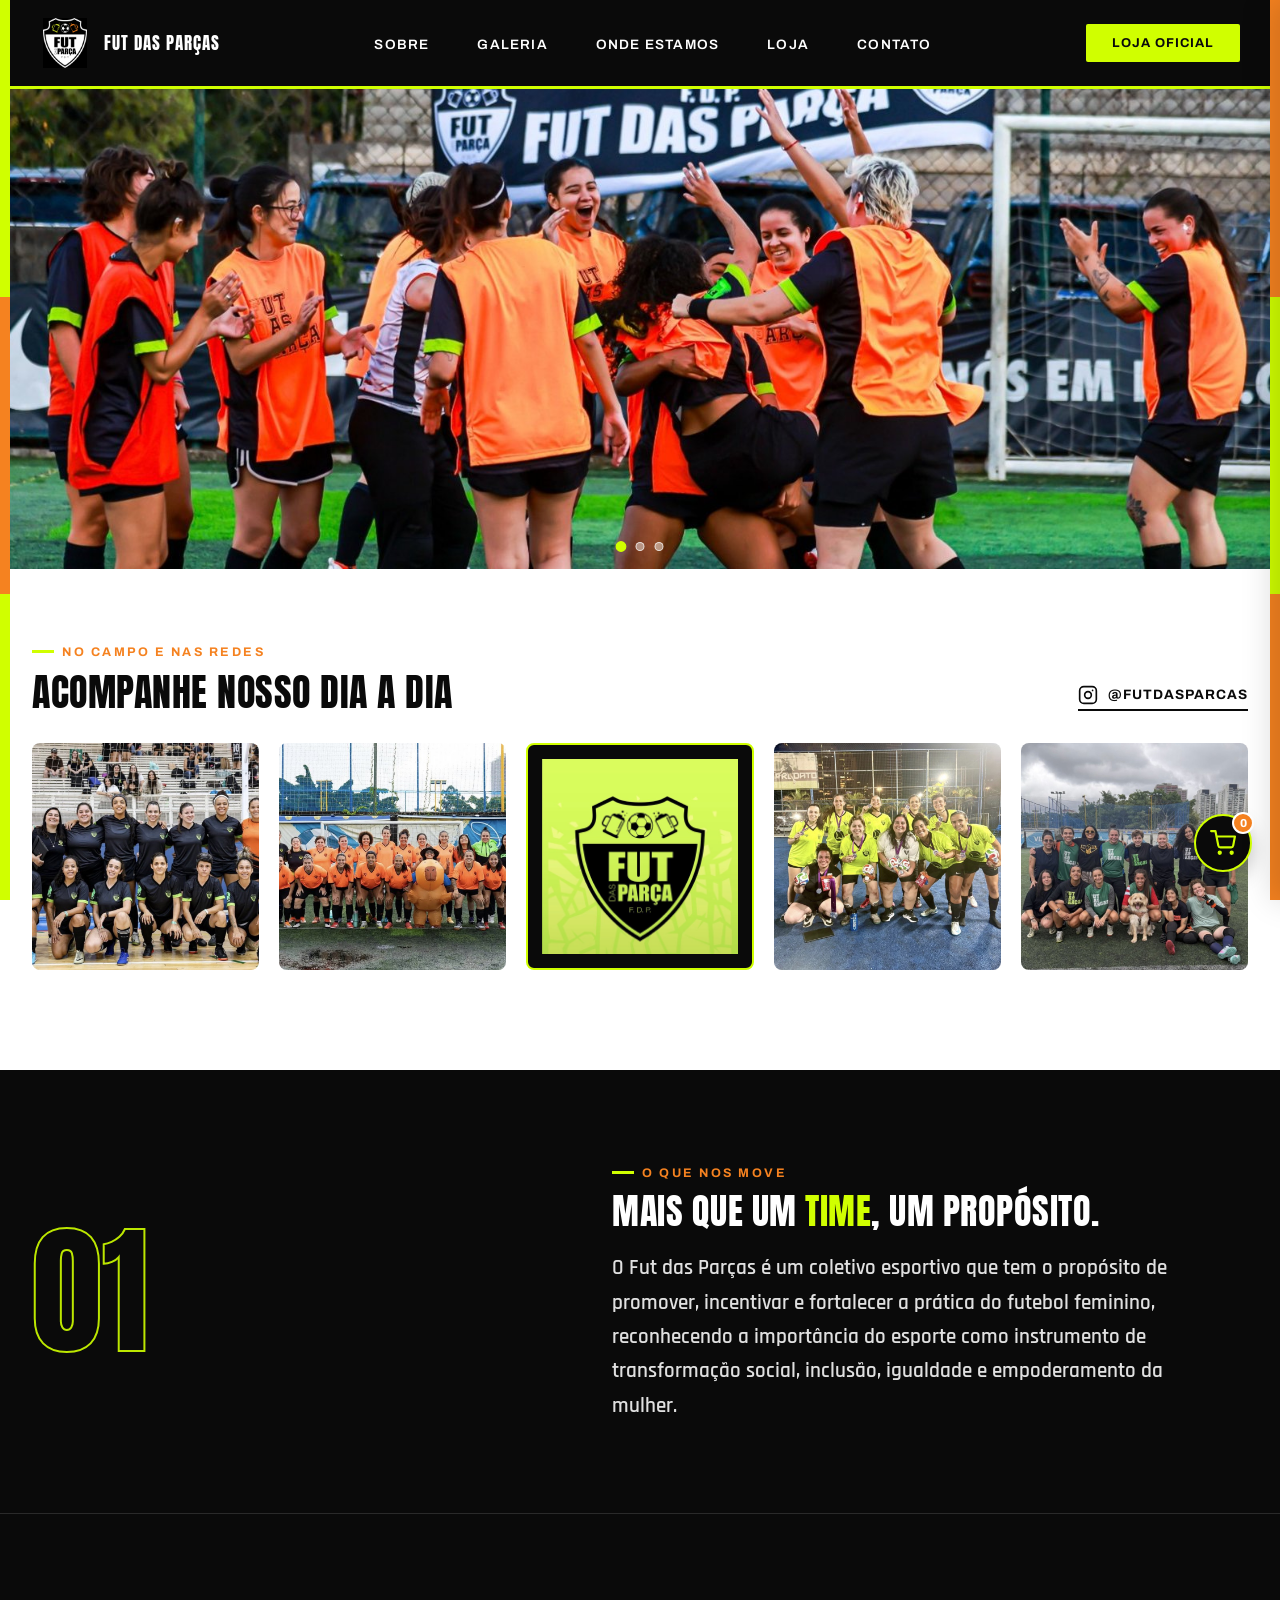
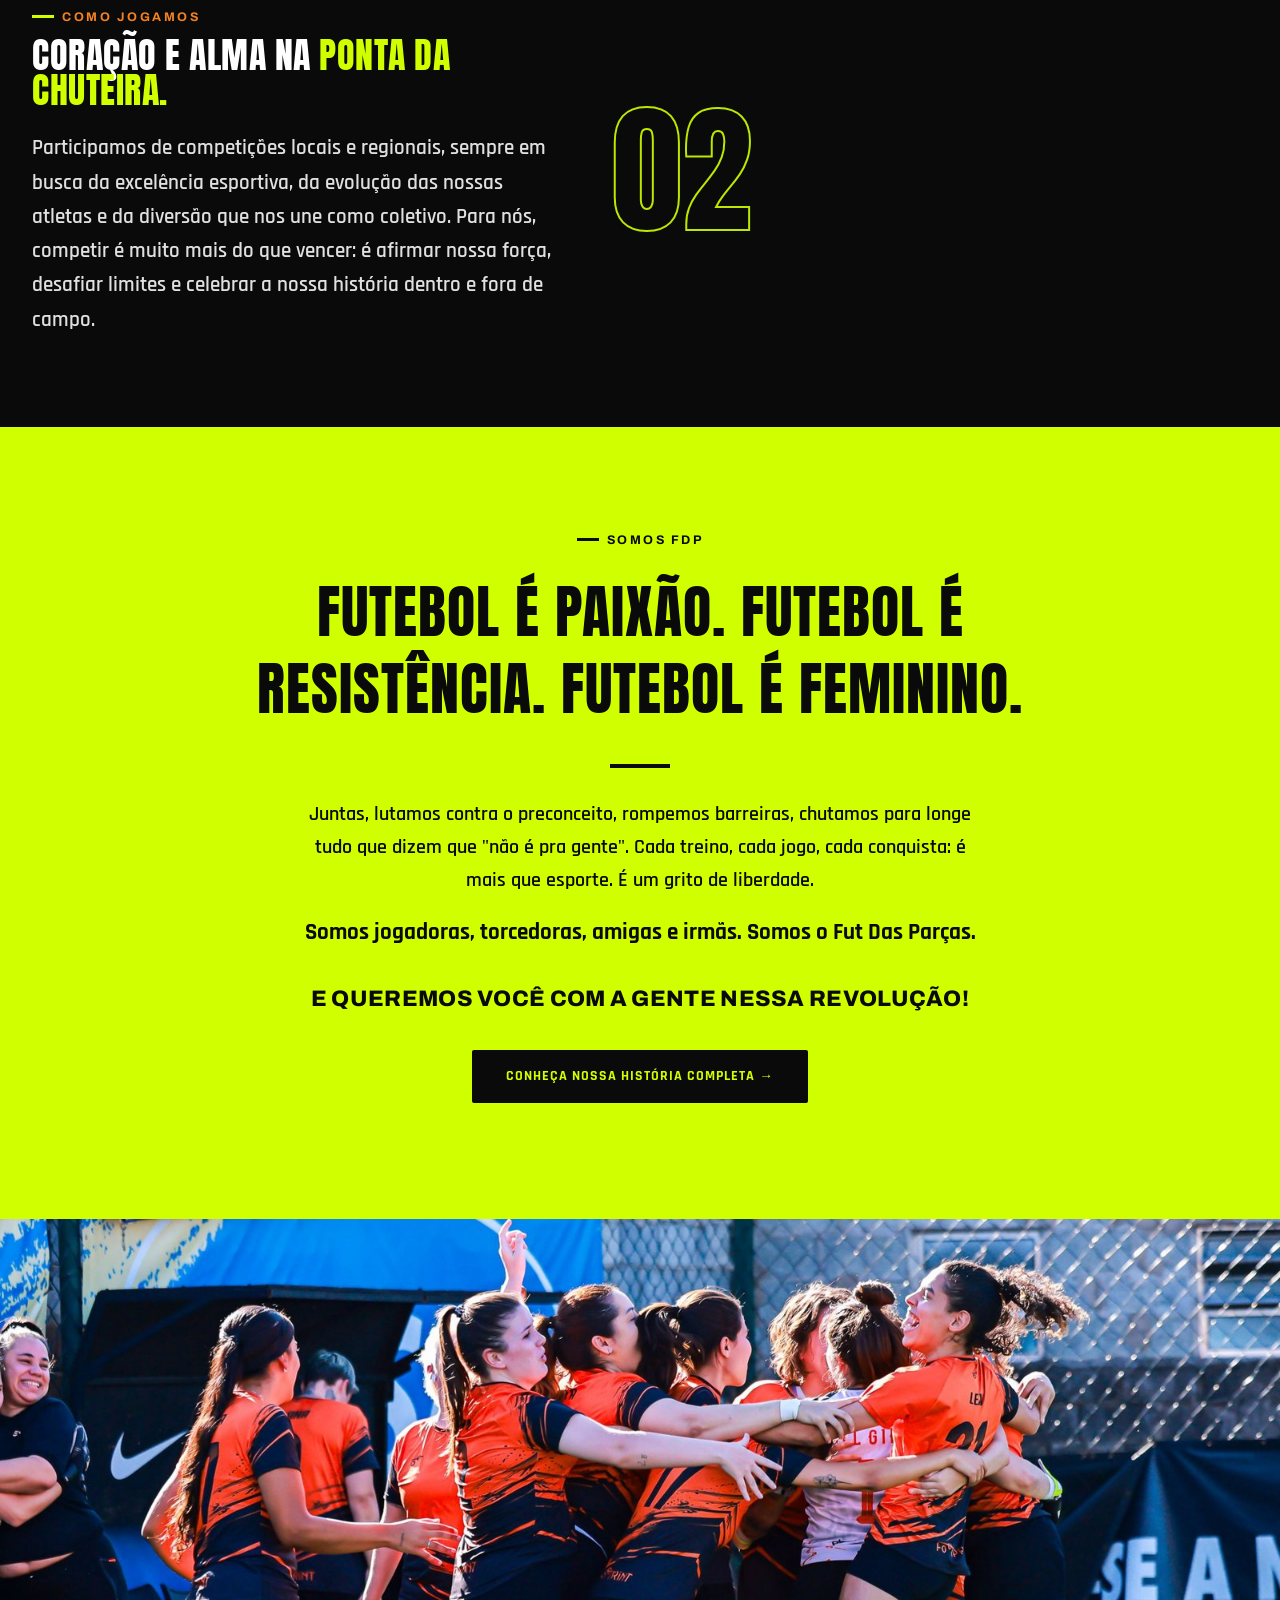
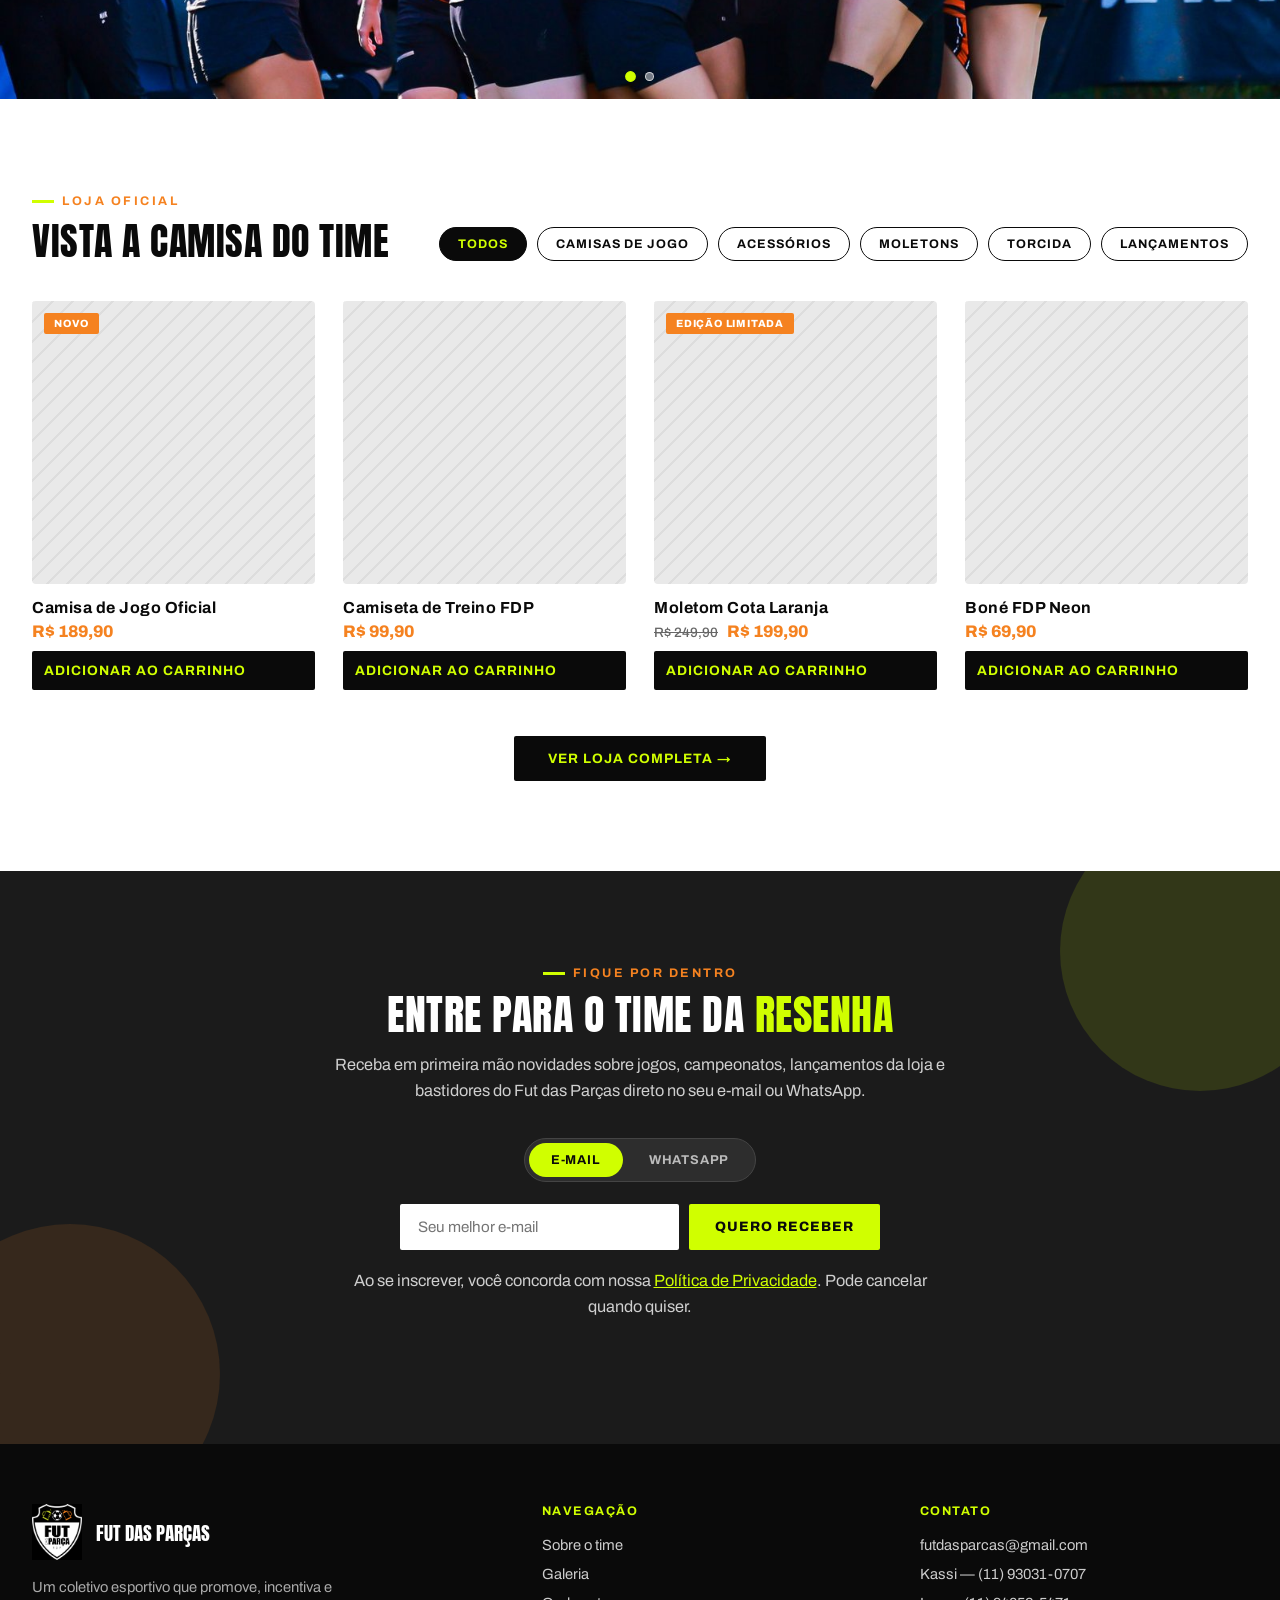
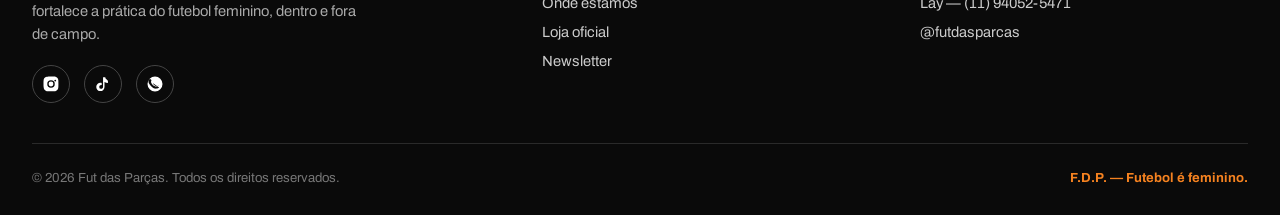
==== index.html @ c8bb47e6 "primeiro commit - site inicial" ====
<!DOCTYPE html>
<html lang="pt-BR">
<head>
<meta charset="UTF-8">
<meta name="viewport" content="width=device-width, initial-scale=1.0">
<title>Fut das Parças | F.D.P.</title>
<link rel="icon" type="image/x-icon" href="assets/favicon.ico">
<link rel="icon" type="image/png" sizes="16x16" href="assets/favicon-16.png">
<link rel="icon" type="image/png" sizes="32x32" href="assets/favicon-32.png">
<link rel="icon" type="image/png" sizes="192x192" href="assets/favicon-192.png">
<link rel="apple-touch-icon" sizes="180x180" href="assets/apple-touch-icon.png">
<link rel="canonical" href="https://www.futdasparcas.com.br/">
<meta name="description" content="Fut das Parças (FDP) — clube feminino de futebol em São Paulo. Mais que um time, uma instituição.">
<meta property="og:title" content="Fut das Parças | F.D.P.">
<meta property="og:description" content="Clube feminino de futebol em São Paulo. Mais que um time, uma instituição.">
<meta property="og:url" content="https://www.futdasparcas.com.br/">
<meta property="og:type" content="website">
<link rel="preconnect" href="https://fonts.googleapis.com">
<link rel="preconnect" href="https://fonts.gstatic.com" crossorigin>
<link href="https://fonts.googleapis.com/css2?family=Anton&family=Archivo:ital,wght@0,400;0,500;0,600;0,700;0,800;1,400&family=Rajdhani:wght@400;500;600;700&display=swap" rel="stylesheet">
<style>
  :root{
    --branco:#ffffff;
    --preto:#0a0a0a;
    --grafite:#1b1b1b;
    --cinza:#666666;
    --cinza-claro:#e9e9e9;
    --neon:#d0ff00;
    --laranja:#f58220;
    --maxw:1280px;
  }

  *{margin:0;padding:0;box-sizing:border-box;}

  html{scroll-behavior:smooth;}

  body{
    font-family:'Archivo',sans-serif;
    color:var(--preto);
    background:var(--branco);
    -webkit-font-smoothing:antialiased;
    overflow-x:hidden;
  }

  h1,h2,h3,h4{
    font-family:'Anton',sans-serif;
    text-transform:uppercase;
    font-weight:400;
    letter-spacing:0.5px;
    line-height:1;
  }

  a{text-decoration:none;color:inherit;}
  ul{list-style:none;}
  img{display:block;max-width:100%;}
  button{font-family:inherit;cursor:pointer;border:none;}

  /* ---------- friso lateral neon ---------- */
  .frisos{
    position:fixed;
    top:0;
    bottom:0;
    width:10px;
    z-index:500;
    pointer-events:none;
  }
  .friso-esq{
    left:0;
    background:linear-gradient(180deg, var(--neon) 0%, var(--neon) 33%, var(--laranja) 33%, var(--laranja) 66%, var(--neon) 66%, var(--neon) 100%);
  }
  .friso-dir{
    right:0;
    background:linear-gradient(180deg, var(--laranja) 0%, var(--laranja) 33%, var(--neon) 33%, var(--neon) 66%, var(--laranja) 66%, var(--laranja) 100%);
  }

  .wrap{
    max-width:var(--maxw);
    margin:0 auto;
    padding:0 32px;
  }

  /* ---------- header ---------- */
  header{
    position:sticky;
    top:0;
    z-index:100;
    background:var(--preto);
    border-bottom:3px solid var(--neon);
  }
  .nav{
    display:flex;
    align-items:center;
    justify-content:space-between;
    gap:40px;
    padding:18px 40px;
    max-width:var(--maxw);
    margin:0 auto;
  }
  .nav-logo{
    display:flex;
    align-items:center;
    gap:14px;
    flex-shrink:0;
  }
  .nav-logo img{
    height:50px;
    width:50px;
    object-fit:contain;
    flex-shrink:0;
  }
  .nav-logo span{
    color:var(--branco);
    font-family:'Anton',sans-serif;
    font-size:1.05rem;
    letter-spacing:1px;
    white-space:nowrap;
  }
  .nav-links{
    display:flex;
    align-items:center;
    gap:44px;
    flex:1;
    justify-content:center;
  }
  .nav-links a{
    color:var(--branco);
    font-size:0.85rem;
    font-weight:600;
    letter-spacing:1.2px;
    text-transform:uppercase;
    position:relative;
    padding:8px 2px;
    transition:color .25s;
  }
  .nav-links a::after{
    content:"";
    position:absolute;
    left:0;bottom:0;
    width:0;height:2px;
    background:var(--neon);
    transition:width .25s;
  }
  .nav-links a:hover{color:var(--neon);}
  .nav-links a:hover::after{width:100%;}
  .nav-links a.ativo-nav{color:var(--neon);}
  .nav-links a.ativo-nav::after{width:100%;}

  .nav-cta{
    background:var(--neon);
    color:var(--preto);
    font-size:0.8rem;
    font-weight:700;
    letter-spacing:1px;
    text-transform:uppercase;
    padding:12px 26px;
    border-radius:2px;
    transition:transform .2s, background .2s;
    white-space:nowrap;
    flex-shrink:0;
  }
  .nav-cta:hover{background:var(--laranja); color:var(--branco); transform:translateY(-2px);}

  .nav-burger{
    display:none;
    flex-direction:column;
    gap:5px;
    background:none;
    padding:6px;
  }
  .nav-burger span{
    width:26px;height:3px;background:var(--branco);
  }

  /* ---------- banner placeholder ---------- */
  .banner-placeholder{
    width:100%;
    aspect-ratio:16/6;
    background:
      repeating-linear-gradient(135deg, var(--cinza-claro) 0 2px, transparent 2px 14px),
      var(--branco);
    border-bottom:1px solid #ddd;
    display:flex;
    align-items:center;
    justify-content:center;
  }
  .banner-placeholder span{
    font-family:'Archivo',sans-serif;
    font-weight:700;
    letter-spacing:2px;
    text-transform:uppercase;
    font-size:0.8rem;
    color:var(--cinza);
    background:var(--branco);
    padding:8px 18px;
    border:1.5px dashed #ccc;
  }

  /* ---------- carrossel do banner principal ---------- */
  .banner-carrossel{
    width:100%;
    aspect-ratio:16/6;
    position:relative;
    overflow:hidden;
    background:var(--preto);
  }
  .banner-carrossel .slide{
    position:absolute;
    inset:0;
    opacity:0;
    transition:opacity 1s ease;
  }
  .banner-carrossel .slide.ativo{
    opacity:1;
  }
  .banner-carrossel .slide img{
    width:100%;
    height:100%;
    object-fit:cover;
    display:block;
  }
  .banner-carrossel .slide-dots{
    position:absolute;
    bottom:18px;
    left:50%;
    transform:translateX(-50%);
    display:flex;
    gap:10px;
    z-index:5;
  }
  .banner-carrossel .slide-dot{
    width:9px;
    height:9px;
    border-radius:50%;
    background:rgba(255,255,255,0.45);
    border:1.5px solid rgba(255,255,255,0.7);
    cursor:pointer;
    padding:0;
    transition:background .2s, transform .2s;
  }
  .banner-carrossel .slide-dot.ativo{
    background:var(--neon);
    border-color:var(--neon);
    transform:scale(1.2);
  }

  /* ---------- seção genérica ---------- */
  section{
    padding:88px 0;
  }
  .eyebrow{
    display:inline-flex;
    align-items:center;
    gap:8px;
    font-size:0.78rem;
    font-weight:700;
    letter-spacing:2.5px;
    text-transform:uppercase;
    color:var(--laranja);
    margin-bottom:14px;
  }
  .eyebrow::before{
    content:"";
    width:22px;height:3px;
    background:var(--neon);
  }

  /* ---------- galeria instagram ---------- */
  .galeria{
    padding:70px 0 100px;
  }
  .galeria-head{
    display:flex;
    align-items:flex-end;
    justify-content:space-between;
    margin-bottom:32px;
    flex-wrap:wrap;
    gap:16px;
  }
  .galeria-head h2{
    font-size:clamp(1.8rem, 3vw, 2.4rem);
  }
  .ig-link{
    display:inline-flex;
    align-items:center;
    gap:10px;
    font-weight:700;
    font-size:0.85rem;
    letter-spacing:1px;
    text-transform:uppercase;
    color:var(--preto);
    border-bottom:2px solid var(--preto);
    padding-bottom:4px;
    transition:color .2s, border-color .2s;
  }
  .ig-link:hover{color:var(--laranja); border-color:var(--laranja);}
  .ig-link svg{width:20px;height:20px;}

  .galeria .wrap{
    max-width:1440px;
  }
  .galeria-grid{
    display:grid;
    grid-template-columns:repeat(5, 1fr);
    gap:20px;
  }
  .galeria-item{
    position:relative;
    overflow:hidden;
    border-radius:8px;
    background:var(--grafite);
    aspect-ratio:1/1;
    transition:transform .3s ease;
  }
  .galeria-item:hover{
    transform:translateY(-4px);
  }
  .galeria-item img{
    width:100%;
    height:100%;
    object-fit:cover;
    display:block;
  }
  .galeria-item-escudo{
    border:2px solid var(--neon);
    background:var(--preto);
  }
  .galeria-item-escudo img{
    object-fit:contain;
    padding:14px;
  }

  /* ---------- institucional ---------- */
  .institucional{
    background:var(--preto);
    color:var(--branco);
    padding:0;
  }
  .inst-block{
    padding:90px 0;
    border-bottom:1px solid #2a2a2a;
  }
  .inst-block:last-child{border-bottom:none;}

  .inst-grid{
    display:grid;
    grid-template-columns:0.9fr 1.1fr;
    gap:60px;
    align-items:center;
  }
  .inst-grid.reverse .inst-num{order:2;}
  .inst-grid.reverse .inst-text{order:1;}

  .inst-num{
    font-family:'Anton',sans-serif;
    font-size:clamp(5rem, 11vw, 9rem);
    line-height:0.8;
    color:transparent;
    -webkit-text-stroke:2px var(--neon);
    opacity:0.9;
  }
  .inst-text h3{
    font-size:clamp(1.7rem, 2.8vw, 2.3rem);
    margin-bottom:22px;
    color:var(--branco);
  }
  .inst-text h3 span{color:var(--neon);}
  .inst-text p{
    font-family:'Rajdhani',sans-serif;
    font-weight:600;
    font-size:1.3rem;
    line-height:1.65;
    color:#e0e0e0;
    max-width:580px;
  }

  /* manifesto */
  .manifesto{
    background:var(--neon);
    color:var(--preto);
    padding:100px 0;
    text-align:center;
  }
  .manifesto .eyebrow{color:var(--preto); justify-content:center; margin-bottom:26px;}
  .manifesto .eyebrow::before{background:var(--preto);}
  .manifesto h2{
    font-size:clamp(2.2rem, 5vw, 3.6rem);
    line-height:1.35;
    letter-spacing:1px;
    margin:0 auto 36px;
    max-width:820px;
  }
  .manifesto p{
    font-family:'Rajdhani',sans-serif;
    max-width:680px;
    margin:0 auto 16px;
    font-size:1.25rem;
    font-weight:600;
    line-height:1.65;
  }
  .manifesto p.lead{
    font-weight:800;
    font-size:1.45rem;
  }
  .manifesto p.cta-line{
    margin-top:30px;
    font-family:'Archivo',sans-serif;
    font-weight:800;
    font-size:1.4rem;
    letter-spacing:0.3px;
    text-transform:uppercase;
    -webkit-font-smoothing:antialiased;
    text-rendering:optimizeLegibility;
  }
  .manifesto-divider{
    width:60px;height:4px;
    background:var(--preto);
    margin:30px auto;
  }

  /* ---------- DNA institucional (missão/visão/valores) ---------- */
  .dna{
    background:var(--preto);
    color:var(--branco);
    padding:90px 0;
    border-top:1px solid #2a2a2a;
  }
  .dna-head{margin-bottom:50px;}
  .dna-head h2{
    font-size:clamp(1.9rem, 3.2vw, 2.6rem);
    color:var(--branco);
  }
  .dna-grid{
    display:grid;
    grid-template-columns:1fr 1fr;
    gap:40px;
    margin-bottom:56px;
  }
  .dna-card{
    border-left:3px solid var(--neon);
    padding-left:26px;
  }
  .dna-card.laranja{border-left-color:var(--laranja);}
  .dna-card h4{
    font-family:'Archivo',sans-serif;
    font-weight:700;
    font-size:0.78rem;
    letter-spacing:2px;
    text-transform:uppercase;
    color:var(--neon);
    margin-bottom:14px;
  }
  .dna-card.laranja h4{color:var(--laranja);}
  .dna-card p{
    font-family:'Rajdhani',sans-serif;
    font-weight:600;
    font-size:1.15rem;
    line-height:1.6;
    color:#dadada;
  }
  .valores-label{
    font-size:0.78rem;
    font-weight:700;
    letter-spacing:2px;
    text-transform:uppercase;
    color:#888;
    margin-bottom:18px;
  }
  .valores-list{
    display:flex;
    flex-wrap:wrap;
    gap:14px;
  }
  .valores-list li{
    border:1.5px solid #333;
    border-radius:30px;
    padding:10px 22px;
    font-size:0.85rem;
    font-weight:700;
    letter-spacing:0.8px;
    text-transform:uppercase;
    transition:border-color .2s, color .2s;
  }
  .valores-list li:nth-child(odd){color:var(--neon); border-color:rgba(208,255,0,0.35);}
  .valores-list li:nth-child(even){color:var(--laranja); border-color:rgba(245,130,32,0.35);}

  /* ---------- garantimos (checklist) ---------- */
  .garantimos{
    background:var(--branco);
    padding:90px 0;
  }
  .garantimos-grid{
    display:grid;
    grid-template-columns:1fr 1fr;
    gap:60px;
    align-items:start;
  }
  .garantimos-text h2{
    font-size:clamp(1.9rem, 3.2vw, 2.6rem);
    margin-bottom:20px;
  }
  .garantimos-text p{
    font-family:'Rajdhani',sans-serif;
    font-weight:600;
    font-size:1.15rem;
    line-height:1.65;
    color:#444;
    margin-bottom:18px;
  }
  .garantimos-text .mensalidade{
    display:inline-flex;
    align-items:center;
    gap:10px;
    background:var(--preto);
    color:var(--neon);
    font-weight:700;
    font-size:0.85rem;
    letter-spacing:0.6px;
    text-transform:uppercase;
    padding:12px 20px;
    border-radius:2px;
    transition:background .2s, color .2s, transform .2s;
  }
  .garantimos-text .mensalidade:hover{
    background:var(--laranja);
    color:var(--branco);
    transform:translateY(-2px);
  }
  .checklist{
    display:flex;
    flex-direction:column;
    gap:18px;
  }
  .checklist li{
    display:flex;
    align-items:flex-start;
    gap:14px;
    font-family:'Rajdhani',sans-serif;
    font-weight:600;
    font-size:1.1rem;
  }
  .checklist .check-ico{
    flex-shrink:0;
    width:28px;height:28px;
    border-radius:50%;
    background:var(--neon);
    display:flex;
    align-items:center;
    justify-content:center;
    font-size:0.85rem;
    font-weight:900;
    color:var(--preto);
  }

  /* ---------- nossa cultura ---------- */
  .cultura{
    background:var(--laranja);
    color:var(--branco);
    padding:90px 0;
    text-align:center;
  }
  .cultura .eyebrow{color:var(--preto); justify-content:center; margin-bottom:28px;}
  .cultura .eyebrow::before{background:var(--preto);}
  .cultura-list{
    display:flex;
    flex-direction:column;
    gap:22px;
    max-width:780px;
    margin:0 auto 36px;
  }
  .cultura-list li{
    font-family:'Anton',sans-serif;
    font-size:clamp(1.3rem, 2.6vw, 1.9rem);
    text-transform:uppercase;
    line-height:1.3;
  }
  .cultura-final{
    font-family:'Rajdhani',sans-serif;
    font-weight:700;
    font-size:1.3rem;
    border-top:2px solid rgba(255,255,255,0.4);
    padding-top:28px;
    max-width:600px;
    margin:0 auto;
  }

  /* ---------- ser FDP ---------- */
  .ser-fdp{
    background:var(--grafite);
    color:var(--branco);
    padding:90px 0;
  }
  .ser-fdp-head{
    text-align:center;
    margin-bottom:50px;
  }
  .ser-fdp-head h2{
    font-size:clamp(1.9rem, 3.2vw, 2.6rem);
    color:var(--branco);
  }
  .ser-fdp-grid{
    display:grid;
    grid-template-columns:repeat(4, 1fr);
    gap:24px;
  }
  .ser-fdp-card{
    background:rgba(255,255,255,0.04);
    border:1px solid #333;
    border-radius:6px;
    padding:30px 24px;
    text-align:center;
    transition:border-color .2s, transform .2s;
  }
  .ser-fdp-card:hover{border-color:var(--neon); transform:translateY(-4px);}
  .ser-fdp-card .num{
    font-family:'Anton',sans-serif;
    font-size:2.2rem;
    color:transparent;
    -webkit-text-stroke:1.5px var(--laranja);
    display:block;
    margin-bottom:16px;
  }
  .ser-fdp-card p{
    font-family:'Rajdhani',sans-serif;
    font-weight:700;
    font-size:1.05rem;
    line-height:1.4;
    text-transform:uppercase;
    letter-spacing:0.3px;
  }

  /* ---------- hero genérico de página interna ---------- */
  .page-hero{
    background:var(--preto);
    color:var(--branco);
    padding:90px 0 70px;
    text-align:center;
    border-bottom:3px solid var(--neon);
  }
  .page-hero .eyebrow{justify-content:center; color:var(--neon);}
  .page-hero .eyebrow::before{background:var(--laranja);}
  .page-hero h1{
    font-size:clamp(2.1rem, 4.2vw, 3.2rem);
    color:var(--branco);
    margin-bottom:18px;
  }
  .page-hero p{
    font-family:'Rajdhani',sans-serif;
    font-weight:600;
    font-size:1.15rem;
    color:#ccc;
    max-width:620px;
    margin:0 auto;
  }

  .secao-modelo{
    background:var(--branco);
    padding:90px 0;
  }
  .secao-agenda{
    background:#f4f4f4;
    padding:90px 0;
  }
  .secao-mapa{
    background:var(--branco);
    padding:90px 0;
  }
  .secao-head{
    text-align:center;
    max-width:680px;
    margin:0 auto 50px;
  }
  .secao-head .eyebrow{justify-content:center;}
  .secao-head h2{
    font-size:clamp(1.8rem, 3vw, 2.4rem);
  }
  .secao-head p{
    font-family:'Rajdhani',sans-serif;
    font-weight:600;
    font-size:1.05rem;
    color:#555;
    margin-top:12px;
  }

  /* modelo de treino: recreativo x competitivo */
  .modelo-grid{
    display:grid;
    grid-template-columns:1fr 1fr;
    gap:30px;
  }
  .modelo-card{
    border:1.5px solid #e2e2e2;
    border-radius:8px;
    padding:36px 34px;
    background:var(--branco);
  }
  .modelo-card .barra{
    width:100%;height:5px;
    border-radius:4px;
    margin-bottom:26px;
  }
  .modelo-card.recreativo .barra{background:var(--neon);}
  .modelo-card.competitivo .barra{background:var(--laranja);}
  .modelo-card h3{
    font-size:1.5rem;
    margin-bottom:14px;
  }
  .modelo-card.competitivo h3{color:var(--laranja);}
  .modelo-card p.desc{
    font-family:'Rajdhani',sans-serif;
    font-weight:600;
    font-size:1.08rem;
    color:#444;
    line-height:1.6;
    margin-bottom:22px;
  }
  .modelo-list{
    display:flex;
    flex-direction:column;
    gap:12px;
  }
  .modelo-list li{
    display:flex;
    align-items:flex-start;
    gap:10px;
    font-family:'Rajdhani',sans-serif;
    font-weight:600;
    font-size:1rem;
    color:#222;
  }
  .modelo-list li::before{
    content:"✓";
    flex-shrink:0;
    font-weight:800;
    color:#8fb800;
  }
  .modelo-card.competitivo .modelo-list li::before{color:var(--laranja);}

  /* agenda */
  .agenda-grid{
    display:grid;
    grid-template-columns:1fr 1fr;
    gap:28px;
    max-width:760px;
    margin:0 auto;
  }
  .agenda-card{
    background:var(--preto);
    color:var(--branco);
    border-radius:8px;
    padding:30px;
    text-align:center;
    border-top:4px solid var(--neon);
  }
  .agenda-card:nth-child(2){border-top-color:var(--laranja);}
  .agenda-card .dia{
    font-family:'Anton',sans-serif;
    font-size:1.4rem;
    text-transform:uppercase;
    margin-bottom:10px;
  }
  .agenda-card .hora{
    font-family:'Rajdhani',sans-serif;
    font-weight:700;
    font-size:1.3rem;
    color:var(--neon);
    margin-bottom:8px;
  }
  .agenda-card:nth-child(2) .hora{color:var(--laranja);}
  .agenda-card .local{
    display:flex;
    align-items:center;
    justify-content:center;
    gap:6px;
    font-size:0.92rem;
    color:#ccc;
    margin-bottom:14px;
  }
  .agenda-card .tipo{
    display:inline-block;
    font-size:0.72rem;
    font-weight:700;
    letter-spacing:1px;
    text-transform:uppercase;
    padding:6px 14px;
    border-radius:20px;
    background:rgba(208,255,0,0.12);
    color:var(--neon);
  }
  .agenda-card:nth-child(2) .tipo{
    background:rgba(245,130,32,0.15);
    color:var(--laranja);
  }

  /* mapa */
  .mapa-section{
    text-align:center;
  }
  .mapa-frame{
    border-radius:10px;
    overflow:hidden;
    border:1.5px solid #e2e2e2;
    max-width:900px;
    margin:0 auto;
  }
  .mapa-frame iframe{
    width:100%;
    height:380px;
    border:0;
    display:block;
  }
  .mapa-endereco{
    margin-top:18px;
    font-family:'Rajdhani',sans-serif;
    font-weight:600;
    font-size:1rem;
    color:#555;
  }
  .mapa-endereco a{
    color:var(--laranja);
    font-weight:700;
    text-decoration:underline;
  }

  /* ---------- loja ---------- */
  .loja{
    padding:90px 0;
  }
  .loja-head{
    display:flex;
    justify-content:space-between;
    align-items:flex-end;
    flex-wrap:wrap;
    gap:20px;
    margin-bottom:40px;
  }
  .loja-head h2{
    font-size:clamp(1.8rem, 3vw, 2.4rem);
  }
  .colecoes{
    display:flex;
    gap:10px;
    flex-wrap:wrap;
  }
  .colecao-btn{
    background:var(--branco);
    border:1.5px solid var(--preto);
    color:var(--preto);
    font-size:0.78rem;
    font-weight:700;
    letter-spacing:1px;
    text-transform:uppercase;
    padding:9px 18px;
    border-radius:30px;
    transition:all .2s;
  }
  .colecao-btn.ativo{
    background:var(--preto);
    color:var(--neon);
    border-color:var(--preto);
  }
  .colecao-btn:hover{
    border-color:var(--laranja);
    color:var(--laranja);
  }
  .colecao-btn.ativo:hover{color:var(--neon);}

  .produtos-grid{
    display:grid;
    grid-template-columns:repeat(4, 1fr);
    gap:28px;
  }
  .produto-card{
    display:flex;
    flex-direction:column;
  }
  .produto-img{
    aspect-ratio:1/1;
    background:var(--cinza-claro);
    border-radius:4px;
    position:relative;
    overflow:hidden;
    margin-bottom:16px;
  }
  .produto-img::before{
    content:"";
    position:absolute;
    inset:0;
    background:repeating-linear-gradient(135deg, #ddd 0 2px, transparent 2px 14px);
  }
  .produto-badge{
    position:absolute;
    top:12px;left:12px;
    background:var(--laranja);
    color:var(--branco);
    font-size:0.65rem;
    font-weight:800;
    letter-spacing:0.8px;
    text-transform:uppercase;
    padding:5px 10px;
    border-radius:2px;
    z-index:2;
  }
  .produto-quick{
    position:absolute;
    bottom:0;left:0;right:0;
    background:var(--preto);
    color:var(--branco);
    text-align:center;
    font-size:0.75rem;
    font-weight:700;
    letter-spacing:1px;
    text-transform:uppercase;
    padding:12px;
    transform:translateY(100%);
    transition:transform .25s;
    z-index:2;
  }
  .produto-card:hover .produto-quick{transform:translateY(0);}
  .produto-info h4{
    font-family:'Archivo',sans-serif;
    text-transform:none;
    font-weight:700;
    font-size:1rem;
    margin-bottom:6px;
  }
  .produto-info .preco{
    color:var(--laranja);
    font-weight:800;
    font-size:1.05rem;
  }
  .produto-info .preco .de{
    color:var(--cinza);
    font-weight:500;
    text-decoration:line-through;
    font-size:0.85rem;
    margin-right:6px;
  }

  .loja-ver-mais{
    margin-top:46px;
    text-align:center;
  }
  .btn-ver-mais{
    display:inline-flex;
    align-items:center;
    gap:10px;
    background:var(--preto);
    color:var(--neon);
    font-weight:700;
    font-size:0.85rem;
    letter-spacing:1px;
    text-transform:uppercase;
    padding:15px 34px;
    border-radius:2px;
    transition:background .2s, transform .2s, color .2s;
  }
  .btn-ver-mais:hover{background:var(--laranja); color:var(--branco); transform:translateY(-2px);}

  .loja-empty-note{
    margin-top:46px;
    text-align:center;
    color:var(--cinza);
    font-size:0.9rem;
    border-top:1px dashed #ddd;
    padding-top:24px;
  }

  /* ---------- newsletter ---------- */
  .newsletter{
    background:var(--grafite);
    color:var(--branco);
    padding:90px 0;
    position:relative;
    overflow:hidden;
  }
  .newsletter::before{
    content:"";
    position:absolute;
    top:-60px; right:-60px;
    width:280px;height:280px;
    border-radius:50%;
    background:var(--neon);
    opacity:0.12;
  }
  .newsletter::after{
    content:"";
    position:absolute;
    bottom:-80px; left:-80px;
    width:300px;height:300px;
    border-radius:50%;
    background:var(--laranja);
    opacity:0.12;
  }
  .newsletter-inner{
    position:relative;
    z-index:2;
    text-align:center;
    max-width:680px;
    margin:0 auto;
  }
  .newsletter h2{
    font-size:clamp(1.8rem, 3.4vw, 2.6rem);
    margin-bottom:16px;
  }
  .newsletter h2 span{color:var(--neon);}
  .newsletter p{
    color:#cfcfcf;
    font-size:1.02rem;
    margin-bottom:34px;
    line-height:1.6;
  }
  .newsletter-toggle{
    display:inline-flex;
    background:rgba(255,255,255,0.08);
    border:1px solid #444;
    border-radius:30px;
    padding:4px;
    margin-bottom:22px;
    gap:4px;
  }
  .newsletter-toggle button{
    background:transparent;
    color:#bbb;
    font-size:0.8rem;
    font-weight:700;
    letter-spacing:0.8px;
    text-transform:uppercase;
    padding:10px 22px;
    border-radius:24px;
    transition:all .2s;
  }
  .newsletter-toggle button.ativo{
    background:var(--neon);
    color:var(--preto);
  }
  .newsletter-form{
    display:flex;
    gap:10px;
    max-width:480px;
    margin:0 auto 18px;
  }
  .newsletter-form input{
    flex:1;
    padding:15px 18px;
    border:none;
    border-radius:2px;
    font-family:inherit;
    font-size:0.95rem;
    background:var(--branco);
    color:var(--preto);
  }
  .newsletter-form input:focus{
    outline:3px solid var(--neon);
  }
  .newsletter-form button{
    background:var(--neon);
    color:var(--preto);
    font-weight:800;
    font-size:0.85rem;
    letter-spacing:1px;
    text-transform:uppercase;
    padding:0 26px;
    border-radius:2px;
    transition:background .2s, transform .2s;
    white-space:nowrap;
  }
  .newsletter-form button:hover{background:var(--laranja); color:var(--branco); transform:translateY(-2px);}
  .newsletter-fineprint{
    font-size:0.78rem;
    color:#999;
  }
  .newsletter-fineprint a{
    color:var(--neon);
    text-decoration:underline;
  }

  /* ---------- footer ---------- */
  footer{
    background:var(--preto);
    color:var(--branco);
    padding:60px 0 30px;
  }
  .footer-grid{
    display:grid;
    grid-template-columns:1.4fr 1fr 1fr;
    gap:50px;
    padding-bottom:40px;
    border-bottom:1px solid #2a2a2a;
  }
  .footer-brand{
    display:flex;
    align-items:center;
    gap:14px;
    margin-bottom:16px;
  }
  .footer-brand img{height:56px;}
  .footer-brand span{
    font-family:'Anton',sans-serif;
    font-size:1.2rem;
  }
  .footer-grid p{
    color:#aaa;
    font-size:0.92rem;
    line-height:1.6;
    max-width:340px;
  }
  .footer-col h5{
    font-family:'Archivo',sans-serif;
    font-weight:700;
    font-size:0.78rem;
    letter-spacing:1.5px;
    text-transform:uppercase;
    color:var(--neon);
    margin-bottom:18px;
  }
  .footer-col ul li{margin-bottom:12px;}
  .footer-col ul li a{
    color:#ccc;
    font-size:0.92rem;
    transition:color .2s;
  }
  .footer-col ul li a:hover{color:var(--laranja);}
  .footer-social{
    display:flex;
    gap:14px;
    margin-top:18px;
  }
  .footer-social a{
    width:38px;height:38px;
    border:1.5px solid #444;
    border-radius:50%;
    display:flex;
    align-items:center;
    justify-content:center;
    transition:border-color .2s, background .2s;
  }
  .footer-social a:hover{border-color:var(--neon); background:rgba(208,255,0,0.08);}
  .footer-social svg{width:18px;height:18px;fill:var(--branco);}

  .footer-bottom{
    display:flex;
    justify-content:space-between;
    align-items:center;
    padding-top:26px;
    flex-wrap:wrap;
    gap:10px;
  }
  .footer-bottom p{color:#777; font-size:0.82rem;}
  .footer-bottom .fdp-tag{
    color:var(--laranja);
    font-weight:700;
  }

  /* ---------- responsivo ---------- */
  @media(max-width:980px){
    .inst-grid{grid-template-columns:1fr; gap:30px;}
    .inst-grid.reverse .inst-num,
    .inst-grid.reverse .inst-text{order:initial;}
    .inst-num{font-size:4.5rem;}
    .produtos-grid{grid-template-columns:repeat(2, 1fr);}
    .footer-grid{grid-template-columns:1fr; gap:30px;}
    .dna-grid{grid-template-columns:1fr; gap:30px;}
    .garantimos-grid{grid-template-columns:1fr; gap:36px;}
    .ser-fdp-grid{grid-template-columns:repeat(2, 1fr);}
    .modelo-grid{grid-template-columns:1fr; gap:24px;}
    .galeria-grid{grid-template-columns:repeat(3, 1fr);}
  }

  @media(max-width:760px){
    .frisos{width:5px;}
    .nav{padding:14px 20px; gap:16px;}
    .nav-logo img{height:38px; width:38px;}
    .nav-logo span{font-size:0.85rem;}
    .nav-links{
      position:absolute;
      top:100%;left:0;right:0;
      background:var(--preto);
      flex-direction:column;
      align-items:flex-start;
      gap:0;
      padding:10px 0;
      border-top:1px solid #222;
      display:none;
    }
    .nav-links.open{display:flex;}
    .nav-links a{padding:14px 32px; width:100%;}
    .nav-burger{display:flex;}
    .nav-cta{display:none;}
    .wrap{padding:0 20px;}
    .produtos-grid{grid-template-columns:1fr 1fr; gap:18px;}
    section{padding:60px 0;}
    .inst-block{padding:60px 0;}
    .manifesto{padding:70px 0;}
    .newsletter-form{flex-direction:column;}
    .newsletter-form button{padding:15px;}
    .banner-carrossel{aspect-ratio:16/6;}
    .banner-carrossel .slide img{object-fit:cover;}
  }

  @media(max-width:480px){
    .produtos-grid{grid-template-columns:1fr 1fr;}
    .footer-bottom{flex-direction:column; align-items:flex-start;}
    .ser-fdp-grid{grid-template-columns:1fr;}
    .agenda-grid{grid-template-columns:1fr;}
    .galeria-grid{
      grid-template-columns:none;
      grid-auto-flow:column;
      grid-auto-columns:68%;
      gap:12px;
      overflow-x:auto;
      overflow-y:hidden;
      padding-bottom:14px;
      -webkit-overflow-scrolling:touch;
      scroll-snap-type:x mandatory;
      scrollbar-width:thin;
    }
    .galeria-grid::-webkit-scrollbar{height:5px;}
    .galeria-grid::-webkit-scrollbar-thumb{background:var(--cinza-claro); border-radius:10px;}
    .galeria-item{
      scroll-snap-align:start;
    }

    /* Números grandes ficam mais discretos em telas pequenas */
    .inst-num{font-size:3.2rem; opacity:0.6;}
    .inst-grid{gap:14px;}
    .inst-text h3{font-size:1.5rem; margin-bottom:14px;}
    .inst-text p{font-size:1.1rem;}

    /* Respiro geral menor entre seções no celular */
    section{padding:48px 0;}
    .inst-block{padding:44px 0;}
    .manifesto{padding:54px 0;}
    .dna,.garantimos,.cultura,.ser-fdp,.secao-modelo,.secao-agenda,.secao-mapa,.loja,.newsletter{padding:54px 0;}

    /* Cards e grids internos ganham mais espaço de respiro lateral */
    .dna-card{padding-left:18px;}
    .checklist li{font-size:1rem;}
    .garantimos-text .mensalidade{font-size:0.78rem; padding:11px 16px;}
    .valores-list li{padding:8px 16px; font-size:0.78rem;}

    .cultura-list li{font-size:1.15rem;}
    .cultura-final{font-size:1.1rem;}

    .ser-fdp-card{padding:24px 18px;}

    .modelo-card{padding:26px 22px;}
    .agenda-card{padding:24px;}

    .mapa-frame iframe{height:280px;}

    /* Banner carrossel: mesma proporção das fotos (16:6), sem cortar nem sobrar fundo */
    .banner-carrossel{aspect-ratio:16/6;}
    .banner-carrossel .slide img{object-fit:cover;}

    /* Botões grandes ficam confortáveis para toque */
    .btn-ver-mais,.nav-cta,.fdp-btn-finalizar,.fdp-btn-continuar{
      font-size:0.8rem;
      padding:13px 22px;
    }
    .produto-info .btn-ver-mais{
      font-size:0.7rem;
      padding:10px 8px;
      letter-spacing:0.4px;
    }
    .newsletter-toggle button{
      font-size:0.72rem;
      padding:9px 16px;
    }

    /* Carrossel de banner: bolinhas um pouco maiores para toque fácil */
    .banner-carrossel .slide-dot{width:10px; height:10px;}

    /* Carrinho lateral ocupa a tela toda corretamente em telas pequenas */
    .fdp-cart-drawer{max-width:100%;}
  }

/* === FDP CARRINHO === */
/* =====================================================================
   FDP CARRINHO — Estilos do ícone flutuante e painel lateral
   ===================================================================== */

.fdp-cart-icon {
  position: fixed;
  bottom: 28px;
  right: 28px;
  z-index: 900;
  width: 58px;
  height: 58px;
  border-radius: 50%;
  background: #0a0a0a;
  border: 2px solid #d0ff00;
  display: flex;
  align-items: center;
  justify-content: center;
  cursor: pointer;
  box-shadow: 0 6px 20px rgba(0,0,0,0.25);
  transition: transform .2s, background .2s;
}
.fdp-cart-icon:hover {
  transform: translateY(-3px);
  background: #f58220;
  border-color: #f58220;
}
.fdp-cart-icon svg {
  width: 26px;
  height: 26px;
  stroke: #d0ff00;
}
.fdp-cart-icon:hover svg {
  stroke: #ffffff;
}
.fdp-cart-badge {
  position: absolute;
  top: -4px;
  right: -4px;
  background: #f58220;
  color: #ffffff;
  font-size: 0.72rem;
  font-weight: 800;
  width: 22px;
  height: 22px;
  border-radius: 50%;
  display: flex;
  align-items: center;
  justify-content: center;
  border: 2px solid #ffffff;
}

.fdp-cart-overlay {
  position: fixed;
  inset: 0;
  background: rgba(0,0,0,0.5);
  z-index: 998;
  opacity: 0;
  pointer-events: none;
  transition: opacity .25s;
}
.fdp-cart-overlay.ativo {
  opacity: 1;
  pointer-events: auto;
}

.fdp-cart-drawer {
  position: fixed;
  top: 0;
  right: 0;
  bottom: 0;
  width: 100%;
  max-width: 420px;
  background: #ffffff;
  z-index: 999;
  display: flex;
  flex-direction: column;
  transform: translateX(100%);
  transition: transform .3s ease;
  box-shadow: -8px 0 30px rgba(0,0,0,0.15);
}
.fdp-cart-drawer.aberto {
  transform: translateX(0);
}

.fdp-cart-header {
  display: flex;
  align-items: center;
  justify-content: space-between;
  padding: 22px 24px;
  border-bottom: 1px solid #eee;
  background: #0a0a0a;
  color: #ffffff;
}
.fdp-cart-header h3 {
  font-family: 'Anton', sans-serif;
  text-transform: uppercase;
  font-size: 1.1rem;
  margin: 0;
  letter-spacing: 0.5px;
}
.fdp-cart-header h3 span {
  color: #d0ff00;
}
.fdp-cart-close {
  background: none;
  border: none;
  color: #ffffff;
  font-size: 1.6rem;
  line-height: 1;
  cursor: pointer;
  padding: 0;
}
.fdp-cart-close:hover {
  color: #f58220;
}

.fdp-cart-items {
  flex: 1;
  overflow-y: auto;
  padding: 20px 24px;
}

.fdp-cart-empty {
  text-align: center;
  color: #888;
  font-family: 'Rajdhani', sans-serif;
  font-weight: 600;
  font-size: 1.05rem;
  margin-top: 60px;
  line-height: 1.6;
}

.fdp-cart-item {
  display: flex;
  gap: 14px;
  padding: 18px 0;
  border-bottom: 1px solid #eee;
}
.fdp-cart-item-img {
  width: 72px;
  height: 72px;
  border-radius: 6px;
  overflow: hidden;
  background: #f4f4f4;
  flex-shrink: 0;
}
.fdp-cart-item-img img {
  width: 100%;
  height: 100%;
  object-fit: cover;
}
.fdp-cart-item-info {
  flex: 1;
}
.fdp-cart-item-title {
  font-weight: 700;
  font-size: 0.95rem;
  margin: 0 0 2px;
  color: #0a0a0a;
}
.fdp-cart-item-variant {
  font-size: 0.8rem;
  color: #888;
  margin: 0 0 4px;
}
.fdp-cart-item-price {
  font-weight: 800;
  color: #f58220;
  font-size: 0.9rem;
  margin: 0 0 8px;
}
.fdp-cart-item-qty {
  display: flex;
  align-items: center;
  gap: 10px;
}
.fdp-qty-btn {
  width: 26px;
  height: 26px;
  border-radius: 50%;
  border: 1.5px solid #ccc;
  background: #ffffff;
  font-weight: 700;
  cursor: pointer;
  display: flex;
  align-items: center;
  justify-content: center;
  transition: border-color .2s;
}
.fdp-qty-btn:hover {
  border-color: #0a0a0a;
}
.fdp-cart-item-qty span {
  font-weight: 700;
  min-width: 18px;
  text-align: center;
}
.fdp-remove-btn {
  background: none;
  border: none;
  color: #999;
  font-size: 0.75rem;
  text-decoration: underline;
  cursor: pointer;
  margin-left: auto;
}
.fdp-remove-btn:hover {
  color: #f58220;
}

.fdp-cart-footer {
  padding: 22px 24px;
  border-top: 1px solid #eee;
  background: #fafafa;
}
.fdp-cart-total-row {
  display: flex;
  justify-content: space-between;
  align-items: center;
  margin-bottom: 16px;
}
.fdp-cart-total-row span:first-child {
  font-weight: 700;
  font-size: 0.95rem;
  text-transform: uppercase;
  letter-spacing: 0.5px;
}
.fdp-cart-total-row span:last-child {
  font-weight: 800;
  font-size: 1.3rem;
  color: #0a0a0a;
}
.fdp-cart-footer-buttons {
  display: flex;
  flex-direction: column;
  gap: 10px;
}
.fdp-btn-continuar {
  display: block;
  text-align: center;
  background: #ffffff;
  border: 1.5px solid #0a0a0a;
  color: #0a0a0a;
  font-weight: 700;
  font-size: 0.85rem;
  letter-spacing: 0.8px;
  text-transform: uppercase;
  padding: 14px;
  border-radius: 2px;
  cursor: pointer;
  transition: background .2s, color .2s;
}
.fdp-btn-continuar:hover {
  background: #0a0a0a;
  color: #ffffff;
}
.fdp-btn-finalizar {
  display: block;
  text-align: center;
  background: #d0ff00;
  color: #0a0a0a;
  font-weight: 800;
  font-size: 0.85rem;
  letter-spacing: 0.8px;
  text-transform: uppercase;
  padding: 15px;
  border-radius: 2px;
  text-decoration: none;
  transition: background .2s, color .2s, transform .2s;
}
.fdp-btn-finalizar:hover {
  background: #f58220;
  color: #ffffff;
  transform: translateY(-2px);
}

@media (max-width: 480px) {
  .fdp-cart-drawer {
    max-width: 100%;
  }
  .fdp-cart-icon {
    bottom: 20px;
    right: 20px;
    width: 52px;
    height: 52px;
  }
}

</style>
</head>
<body>

<div class="frisos friso-esq"></div>
<div class="frisos friso-dir"></div>

<!-- ================= HEADER ================= -->
<header>
  <nav class="nav">
    <a href="index.html" class="nav-logo">
      <img src="[data-uri]" alt="Escudo Fut das Parças">
      <span>FUT DAS PARÇAS</span>
    </a>
    <ul class="nav-links" id="navLinks">
      <li><a href="sobre.html">Sobre</a></li>
      <li><a href="#galeria">Galeria</a></li>
      <li><a href="onde-estamos.html">Onde Estamos</a></li>
      <li><a href="loja.html">Loja</a></li>
      <li><a href="#contato-footer">Contato</a></li>
    </ul>
    <a href="loja.html" class="nav-cta">Loja Oficial</a>
    <button class="nav-burger" id="navBurger" aria-label="Abrir menu">
      <span></span><span></span><span></span>
    </button>
  </nav>
</header>

<!-- ================= BANNER (carrossel de fotos) ================= -->
<div class="banner-carrossel" id="bannerCarrossel">
  <div class="slide ativo">
    <img src="assets/banner-3.jpg" alt="Time Fut das Parças comemorando gol">
  </div>
  <div class="slide">
    <img src="assets/banner-2.jpg" alt="Time Fut das Parças em frente ao banner do clube">
  </div>
  <div class="slide">
    <img src="assets/banner-1.jpg" alt="Time Fut das Parças celebrando">
  </div>
  <div class="slide-dots">
    <button class="slide-dot ativo" data-slide="0" aria-label="Foto 1"></button>
    <button class="slide-dot" data-slide="1" aria-label="Foto 2"></button>
    <button class="slide-dot" data-slide="2" aria-label="Foto 3"></button>
  </div>
</div>

<!-- ================= GALERIA / INSTAGRAM ================= -->
<section class="galeria" id="galeria">
  <div class="wrap">
    <div class="galeria-head">
      <div>
        <span class="eyebrow">No campo e nas redes</span>
        <h2>Acompanhe nosso dia a dia</h2>
      </div>
      <a href="https://instagram.com/futdasparcas" target="_blank" rel="noopener" class="ig-link">
        <svg viewBox="0 0 24 24" fill="none" stroke="currentColor" stroke-width="2"><rect x="2" y="2" width="20" height="20" rx="5"/><circle cx="12" cy="12" r="4"/><circle cx="17.5" cy="6.5" r="1" fill="currentColor" stroke="none"/></svg>
        @futdasparcas
      </a>
    </div>
    <div class="galeria-grid">
      <div class="galeria-item">
        <a href="https://www.instagram.com/p/DXxSaoJkQhE/?img_index=1" target="_blank" rel="noopener" style="display:block; width:100%; height:100%;">
          <img src="assets/time-foto-1.jpg" alt="Time Fut das Parças - quadra">
        </a>
      </div>
      <div class="galeria-item">
        <a href="https://www.instagram.com/p/DVzIj6UES3r/?img_index=1" target="_blank" rel="noopener" style="display:block; width:100%; height:100%;">
          <img src="assets/time-foto-2.jpg" alt="Time Fut das Parças - campo laranja">
        </a>
      </div>
      <div class="galeria-item galeria-item-escudo">
        <a href="https://www.instagram.com/p/DH3XY7Zu4na/" target="_blank" rel="noopener" style="display:block; width:100%; height:100%;">
          <img src="assets/time-foto-3-escudo.jpg" alt="Escudo Fut das Parças">
        </a>
      </div>
      <div class="galeria-item">
        <a href="https://www.instagram.com/p/DSC7zAVEU4A/?img_index=1" target="_blank" rel="noopener" style="display:block; width:100%; height:100%;">
          <img src="assets/time-foto-4.jpg" alt="Time Fut das Parças - medalhas">
        </a>
      </div>
      <div class="galeria-item">
        <a href="https://www.instagram.com/p/DX9hPQpkXJ7/" target="_blank" rel="noopener" style="display:block; width:100%; height:100%;">
          <img src="assets/time-foto-5.jpg" alt="Time Fut das Parças - com o mascote">
        </a>
      </div>
    </div>
  </div>
</section>

<!-- ================= SOBRE (resumo) ================= -->
<section class="institucional" id="sobre">

  <div class="inst-block">
    <div class="wrap inst-grid">
      <div class="inst-num">01</div>
      <div class="inst-text">
        <span class="eyebrow">O que nos move</span>
        <h3>Mais que um <span>time</span>, um propósito.</h3>
        <p>O Fut das Parças é um coletivo esportivo que tem o propósito de promover, incentivar e fortalecer a prática do futebol feminino, reconhecendo a importância do esporte como instrumento de transformação social, inclusão, igualdade e empoderamento da mulher.</p>
      </div>
    </div>
  </div>

  <div class="inst-block">
    <div class="wrap inst-grid reverse">
      <div class="inst-text">
        <span class="eyebrow">Como jogamos</span>
        <h3>Coração e alma na <span>ponta da chuteira.</span></h3>
        <p>Participamos de competições locais e regionais, sempre em busca da excelência esportiva, da evolução das nossas atletas e da diversão que nos une como coletivo. Para nós, competir é muito mais do que vencer: é afirmar nossa força, desafiar limites e celebrar a nossa história dentro e fora de campo.</p>
      </div>
      <div class="inst-num">02</div>
    </div>
  </div>

</section>

<!-- ================= MANIFESTO ================= -->
<section class="manifesto">
  <div class="wrap">
    <span class="eyebrow">Somos FDP</span>
    <h2>Futebol é paixão. Futebol é resistência. Futebol é feminino.</h2>
    <div class="manifesto-divider"></div>
    <p>Juntas, lutamos contra o preconceito, rompemos barreiras, chutamos para longe tudo que dizem que "não é pra gente". Cada treino, cada jogo, cada conquista: é mais que esporte. É um grito de liberdade.</p>
    <p class="lead">Somos jogadoras, torcedoras, amigas e irmãs. Somos o Fut Das Parças.</p>
    <p class="cta-line">E queremos você com a gente nessa revolução!</p>
    <p style="margin-top:32px;"><a href="sobre.html" class="btn-ver-mais" style="background:var(--preto); color:var(--neon);">Conheça nossa história completa →</a></p>
  </div>
</section>

<!-- ================= BANNER 2 (carrossel de fotos) ================= -->
<div class="banner-carrossel" id="bannerCarrossel2">
  <div class="slide ativo">
    <img src="assets/banner2-1.jpg" alt="Time Fut das Parças comemorando abraçadas">
  </div>
  <div class="slide">
    <img src="assets/banner2-2.jpg" alt="Time Fut das Parças posado em campo">
  </div>
  <div class="slide-dots">
    <button class="slide-dot ativo" data-slide="0" aria-label="Foto 1"></button>
    <button class="slide-dot" data-slide="1" aria-label="Foto 2"></button>
  </div>
</div>

<!-- ================= LOJA ================= -->
<section class="loja" id="loja">
  <div class="wrap">
    <div class="loja-head">
      <div>
        <span class="eyebrow">Loja oficial</span>
        <h2>Vista a camisa do time</h2>
      </div>
      <div class="colecoes">
        <button class="colecao-btn ativo">Todos</button>
        <button class="colecao-btn">Camisas de Jogo</button>
        <button class="colecao-btn">Acessórios</button>
        <button class="colecao-btn">Moletons</button>
        <button class="colecao-btn">Torcida</button>
        <button class="colecao-btn">Lançamentos</button>
      </div>
    </div>

    <div class="produtos-grid">

      <div class="produto-card">
        <div class="produto-img">
          <span class="produto-badge">Novo</span>
          <div class="produto-quick">Ver produto</div>
        </div>
        <div class="produto-info">
          <h4>Camisa de Jogo Oficial</h4>
          <p class="preco">R$ 189,90</p>
        <button class="btn-ver-mais" style="width:100%; margin-top:10px; border:none; cursor:pointer; padding:12px;" data-variant-id="gid://shopify/ProductVariant/PLACEHOLDER_001" onclick="fdpAddToCartAndOpen(this.dataset.variantId, 1, this)">Adicionar ao carrinho</button>
        </div>
      </div>

      <div class="produto-card">
        <div class="produto-img">
          <div class="produto-quick">Ver produto</div>
        </div>
        <div class="produto-info">
          <h4>Camiseta de Treino FDP</h4>
          <p class="preco">R$ 99,90</p>
        <button class="btn-ver-mais" style="width:100%; margin-top:10px; border:none; cursor:pointer; padding:12px;" data-variant-id="gid://shopify/ProductVariant/PLACEHOLDER_002" onclick="fdpAddToCartAndOpen(this.dataset.variantId, 1, this)">Adicionar ao carrinho</button>
        </div>
      </div>

      <div class="produto-card">
        <div class="produto-img">
          <span class="produto-badge">Edição limitada</span>
          <div class="produto-quick">Ver produto</div>
        </div>
        <div class="produto-info">
          <h4>Moletom Cota Laranja</h4>
          <p class="preco"><span class="de">R$ 249,90</span> R$ 199,90</p>
        <button class="btn-ver-mais" style="width:100%; margin-top:10px; border:none; cursor:pointer; padding:12px;" data-variant-id="gid://shopify/ProductVariant/PLACEHOLDER_003" onclick="fdpAddToCartAndOpen(this.dataset.variantId, 1, this)">Adicionar ao carrinho</button>
        </div>
      </div>

      <div class="produto-card">
        <div class="produto-img">
          <div class="produto-quick">Ver produto</div>
        </div>
        <div class="produto-info">
          <h4>Boné FDP Neon</h4>
          <p class="preco">R$ 69,90</p>
        <button class="btn-ver-mais" style="width:100%; margin-top:10px; border:none; cursor:pointer; padding:12px;" data-variant-id="gid://shopify/ProductVariant/PLACEHOLDER_004" onclick="fdpAddToCartAndOpen(this.dataset.variantId, 1, this)">Adicionar ao carrinho</button>
        </div>
      </div>

    </div>

    <p class="loja-ver-mais"><a href="loja.html" class="btn-ver-mais">Ver loja completa →</a></p>
  </div>
</section>

<!-- ================= NEWSLETTER ================= -->
<section class="newsletter" id="newsletter">
  <div class="wrap newsletter-inner">
    <span class="eyebrow">Fique por dentro</span>
    <h2>Entre para o time da <span>resenha</span></h2>
    <p>Receba em primeira mão novidades sobre jogos, campeonatos, lançamentos da loja e bastidores do Fut das Parças direto no seu e-mail ou WhatsApp.</p>

    <div class="newsletter-toggle" id="newsletterToggle">
      <button type="button" class="ativo" data-tipo="email">E-mail</button>
      <button type="button" data-tipo="whatsapp">WhatsApp</button>
    </div>

    <form class="newsletter-form" id="newsletterForm" onsubmit="event.preventDefault(); this.querySelector('button[type=submit]').textContent='Inscrita! ✓';">
      <input type="email" id="newsletterInput" placeholder="Seu melhor e-mail" required>
      <button type="submit">Quero receber</button>
    </form>
    <p class="newsletter-fineprint">Ao se inscrever, você concorda com nossa <a href="#">Política de Privacidade</a>. Pode cancelar quando quiser.</p>
  </div>
</section>

<!-- ================= FOOTER ================= -->
<footer>
  <div class="wrap">
    <div class="footer-grid">
      <div>
        <div class="footer-brand">
          <img src="[data-uri]" alt="Escudo Fut das Parças">
          <span>FUT DAS PARÇAS</span>
        </div>
        <p>Um coletivo esportivo que promove, incentiva e fortalece a prática do futebol feminino, dentro e fora de campo.</p>
        <div class="footer-social">
          <a href="https://instagram.com/futdasparcas" target="_blank" rel="noopener" aria-label="Instagram">
            <svg viewBox="0 0 24 24"><path d="M12 2c2.7 0 3.06.01 4.12.06 1.06.05 1.78.22 2.41.46.66.26 1.18.6 1.7 1.12.52.52.86 1.04 1.12 1.7.24.63.41 1.35.46 2.41.05 1.06.06 1.42.06 4.12s-.01 3.06-.06 4.12c-.05 1.06-.22 1.78-.46 2.41-.26.66-.6 1.18-1.12 1.7-.52.52-1.04.86-1.7 1.12-.63.24-1.35.41-2.41.46-1.06.05-1.42.06-4.12.06s-3.06-.01-4.12-.06c-1.06-.05-1.78-.22-2.41-.46-.66-.26-1.18-.6-1.7-1.12-.52-.52-.86-1.04-1.12-1.7-.24-.63-.41-1.35-.46-2.41C2.01 15.06 2 14.7 2 12s.01-3.06.06-4.12c.05-1.06.22-1.78.46-2.41.26-.66.6-1.18 1.12-1.7.52-.52 1.04-.86 1.7-1.12.63-.24 1.35-.41 2.41-.46C8.94 2.01 9.3 2 12 2zm0 5a5 5 0 100 10 5 5 0 000-10zm0 8.2a3.2 3.2 0 110-6.4 3.2 3.2 0 010 6.4zm5.65-8.97a1.2 1.2 0 100 2.4 1.2 1.2 0 000-2.4z"/></svg>
          </a>
          <a href="https://tiktok.com/@futdasparcas" target="_blank" rel="noopener" aria-label="TikTok">
            <svg viewBox="0 0 24 24"><path d="M16.6 5.82c-.96-.66-1.55-1.74-1.6-2.92h-2.95v13.04c0 1.4-1.13 2.53-2.53 2.53a2.53 2.53 0 01-2.53-2.53c0-1.4 1.13-2.53 2.53-2.53.27 0 .53.04.77.12v-3.01a5.5 5.5 0 00-.77-.05A5.5 5.5 0 003 15.99a5.5 5.5 0 005.5 5.5 5.5 5.5 0 005.5-5.5V9.2a8.1 8.1 0 004.6 1.41V7.65a4.95 4.95 0 01-2-1.83z"/></svg>
          </a>
          <a href="https://wa.me/5511930310707" target="_blank" rel="noopener" aria-label="WhatsApp">
            <svg viewBox="0 0 24 24"><path d="M17.5 14.4c-.3-.1-1.7-.8-1.9-.9-.3-.1-.5-.1-.7.1-.2.2-.7.9-.9 1.1-.2.2-.3.2-.6.1-.3-.1-1.3-.5-2.4-1.5-.9-.8-1.5-1.8-1.7-2.1-.2-.3 0-.5.1-.6.1-.1.7-.8.8-1 .1-.2 0-.4 0-.6 0-.1-.6-1.5-.8-2-.2-.5-.4-.4-.6-.4h-.5c-.2 0-.5.1-.7.3-.2.2-.9.9-.9 2.1 0 1.2.9 2.4 1 2.6.1.1 1.4 2.2 3.5 3.1 2 .9 2 .6 2.4.6.4 0 1.3-.5 1.4-1 .2-.5.2-1 .1-1.1 0-.1-.1-.2-.4-.3zM12 2a10 10 0 100 20 10 10 0 000-20zm5.5 14.6c-.7.7-2.6 1.4-3.3 1.5-.6.1-2.6.4-5-1.1-2.9-1.8-4.8-5-4.9-5.3-.1-.3-1-1.7-1-3.2s.8-2.3 1.1-2.6c.3-.3.7-.4.9-.4h.7c.2 0 .5 0 .7.5.3.7.9 2.2 1 2.4.1.2.1.4 0 .6-.1.2-.2.4-.3.5z"/></svg>
          </a>
        </div>
      </div>

      <div class="footer-col">
        <h5>Navegação</h5>
        <ul>
          <li><a href="sobre.html">Sobre o time</a></li>
          <li><a href="#galeria">Galeria</a></li>
          <li><a href="onde-estamos.html">Onde estamos</a></li>
          <li><a href="loja.html">Loja oficial</a></li>
          <li><a href="#newsletter">Newsletter</a></li>
        </ul>
      </div>

      <div class="footer-col" id="contato-footer">
        <h5>Contato</h5>
        <ul>
          <li><a href="mailto:futdasparcas@gmail.com">futdasparcas@gmail.com</a></li>
          <li><a href="https://wa.me/5511930310707" target="_blank" rel="noopener">Kassi — (11) 93031-0707</a></li>
          <li><a href="https://wa.me/5511940525471" target="_blank" rel="noopener">Lay — (11) 94052-5471</a></li>
          <li><a href="https://instagram.com/futdasparcas" target="_blank" rel="noopener">@futdasparcas</a></li>
        </ul>
      </div>
    </div>

    <div class="footer-bottom">
      <p>© 2026 Fut das Parças. Todos os direitos reservados.</p>
      <p class="fdp-tag">F.D.P. — Futebol é feminino.</p>
    </div>
  </div>
</footer>

<script>
  const burger = document.getElementById('navBurger');
  const links = document.getElementById('navLinks');
  burger.addEventListener('click', () => links.classList.toggle('open'));

  // Carrossel de fotos (reutilizável para qualquer banner com essa estrutura)
  function iniciarCarrossel(id, intervaloMs){
    const carrossel = document.getElementById(id);
    if (!carrossel) return;
    const slides = carrossel.querySelectorAll('.slide');
    const dots = carrossel.querySelectorAll('.slide-dot');
    if (!slides.length) return;
    let atual = 0;
    let intervalo;

    function irPara(index){
      slides[atual].classList.remove('ativo');
      dots[atual].classList.remove('ativo');
      atual = index;
      slides[atual].classList.add('ativo');
      dots[atual].classList.add('ativo');
    }

    function proximo(){
      irPara((atual + 1) % slides.length);
    }

    function iniciarAutoplay(){
      intervalo = setInterval(proximo, intervaloMs);
    }

    dots.forEach((dot, i) => {
      dot.addEventListener('click', () => {
        clearInterval(intervalo);
        irPara(i);
        iniciarAutoplay();
      });
    });

    iniciarAutoplay();
  }

  iniciarCarrossel('bannerCarrossel', 5000);
  iniciarCarrossel('bannerCarrossel2', 5000);

  document.querySelectorAll('.colecao-btn').forEach(btn => {
    btn.addEventListener('click', () => {
      document.querySelectorAll('.colecao-btn').forEach(b => b.classList.remove('ativo'));
      btn.classList.add('ativo');
    });
  });

  const toggleBtns = document.querySelectorAll('#newsletterToggle button');
  const newsletterInput = document.getElementById('newsletterInput');
  toggleBtns.forEach(btn => {
    btn.addEventListener('click', () => {
      toggleBtns.forEach(b => b.classList.remove('ativo'));
      btn.classList.add('ativo');
      if(btn.dataset.tipo === 'whatsapp'){
        newsletterInput.type = 'tel';
        newsletterInput.placeholder = 'Seu WhatsApp com DDD';
      } else {
        newsletterInput.type = 'email';
        newsletterInput.placeholder = 'Seu melhor e-mail';
      }
      newsletterInput.value = '';
    });
  });
</script>



<!--
=====================================================================
FDP CARRINHO — Snippet HTML do ícone flutuante + painel lateral
=====================================================================
Cole este bloco UMA VEZ em cada página do site, logo antes do </body>.
Ele precisa estar presente em TODAS as páginas (Home, Sobre, Onde
Estamos, Loja, página de produto) para o carrinho funcionar em
qualquer lugar que a pessoa esteja navegando.
===================================================================== -->

<!-- Ícone flutuante do carrinho -->
<div class="fdp-cart-icon" id="fdpCartIcon">
  <svg viewBox="0 0 24 24" fill="none" stroke-width="2" stroke-linecap="round" stroke-linejoin="round">
    <circle cx="9" cy="21" r="1"></circle>
    <circle cx="20" cy="21" r="1"></circle>
    <path d="M1 1h4l2.68 13.39a2 2 0 0 0 2 1.61h9.72a2 2 0 0 0 2-1.61L23 6H6"></path>
  </svg>
  <span class="fdp-cart-badge" id="fdpCartCount">0</span>
</div>

<!-- Fundo escurecido (overlay) -->
<div class="fdp-cart-overlay" id="fdpCartOverlay"></div>

<!-- Painel lateral do carrinho -->
<div class="fdp-cart-drawer" id="fdpCartDrawer">
  <div class="fdp-cart-header">
    <h3>Seu <span>carrinho</span></h3>
    <button class="fdp-cart-close" id="fdpCartCloseBtn" aria-label="Fechar carrinho">&times;</button>
  </div>

  <div class="fdp-cart-items" id="fdpCartItems">
    <p class="fdp-cart-empty">Seu carrinho está vazio.<br>Que tal dar uma olhada nos produtos do time?</p>
  </div>

  <div class="fdp-cart-footer">
    <div class="fdp-cart-total-row">
      <span>Total</span>
      <span id="fdpCartTotal"></span>
    </div>
    <div class="fdp-cart-footer-buttons">
      <button class="fdp-btn-continuar" id="fdpCartContinueBtn">Continuar comprando</button>
      <a href="#" class="fdp-btn-finalizar" id="fdpCartCheckoutBtn" style="display:none;">Finalizar compra →</a>
    </div>
  </div>
</div>

<!-- Scripts do carrinho (mantenha esta ordem: CSS já deve estar no <head>, JS vai aqui no final) -->

<script>
/* =====================================================================
   FDP CARRINHO — Integração com Shopify Storefront API
   =====================================================================
   O que este arquivo faz:
   - Cria e mantém um carrinho de compras real na Shopify (via Storefront API)
   - Guarda o ID do carrinho no navegador do cliente (localStorage), então o
     carrinho persiste entre páginas e mesmo se a pessoa fechar e voltar
   - Mostra um painel lateral (drawer) com os itens, permitindo continuar
     navegando ou ir direto pro checkout seguro da Shopify

   CONFIGURAÇÃO OBRIGATÓRIA — troque os valores abaixo pelos da sua loja:
   ===================================================================== */

const FDP_SHOPIFY_CONFIG = {
  // Domínio da sua loja Shopify (ex: "fut-das-parcas.myshopify.com")
  dominio: "SUA-LOJA.myshopify.com",

  // Storefront Access Token (NÃO é a senha do admin — veja o guia para gerar)
  storefrontToken: "SEU_STOREFRONT_ACCESS_TOKEN_AQUI",

  // Versão da API (mantenha atualizado a cada alguns meses)
  apiVersion: "2026-01",
};

/* ===================================================================== */

const FDP_CART_KEY = "fdp_cart_id";

function fdpGraphQL(query, variables = {}) {
  const url = `https://${FDP_SHOPIFY_CONFIG.dominio}/api/${FDP_SHOPIFY_CONFIG.apiVersion}/graphql.json`;
  return fetch(url, {
    method: "POST",
    headers: {
      "Content-Type": "application/json",
      "X-Shopify-Storefront-Access-Token": FDP_SHOPIFY_CONFIG.storefrontToken,
    },
    body: JSON.stringify({ query, variables }),
  }).then((res) => res.json());
}

const FDP_CART_FRAGMENT = `
  fragment FdpCartFragment on Cart {
    id
    checkoutUrl
    totalQuantity
    cost {
      totalAmount { amount currencyCode }
    }
    lines(first: 100) {
      edges {
        node {
          id
          quantity
          merchandise {
            ... on ProductVariant {
              id
              title
              price { amount currencyCode }
              image { url altText }
              product { title handle }
            }
          }
        }
      }
    }
  }
`;

async function fdpCreateCart() {
  const query = `
    mutation FdpCartCreate {
      cartCreate {
        cart { ...FdpCartFragment }
        userErrors { field message }
      }
    }
    ${FDP_CART_FRAGMENT}
  `;
  const data = await fdpGraphQL(query);
  const cart = data?.data?.cartCreate?.cart;
  if (cart) {
    localStorage.setItem(FDP_CART_KEY, cart.id);
  }
  return cart;
}

async function fdpGetCart() {
  const cartId = localStorage.getItem(FDP_CART_KEY);
  if (!cartId) return null;

  const query = `
    query FdpGetCart($id: ID!) {
      cart(id: $id) { ...FdpCartFragment }
    }
    ${FDP_CART_FRAGMENT}
  `;
  const data = await fdpGraphQL(query, { id: cartId });
  const cart = data?.data?.cart;
  if (!cart) {
    // Carrinho expirou ou não existe mais (carrinhos abandonados expiram em 30 dias)
    localStorage.removeItem(FDP_CART_KEY);
  }
  return cart;
}

async function fdpEnsureCart() {
  let cart = await fdpGetCart();
  if (!cart) {
    cart = await fdpCreateCart();
  }
  return cart;
}

async function fdpAddToCart(variantId, quantity = 1) {
  const cart = await fdpEnsureCart();

  const query = `
    mutation FdpCartLinesAdd($cartId: ID!, $lines: [CartLineInput!]!) {
      cartLinesAdd(cartId: $cartId, lines: $lines) {
        cart { ...FdpCartFragment }
        userErrors { field message }
      }
    }
    ${FDP_CART_FRAGMENT}
  `;
  const variables = {
    cartId: cart.id,
    lines: [{ merchandiseId: variantId, quantity }],
  };
  const data = await fdpGraphQL(query, variables);
  const result = data?.data?.cartLinesAdd;

  if (result?.userErrors?.length) {
    console.error("FDP Carrinho — erro ao adicionar item:", result.userErrors);
    return null;
  }

  return result?.cart;
}

async function fdpUpdateLineQuantity(lineId, quantity) {
  const cart = await fdpEnsureCart();

  const query = `
    mutation FdpCartLinesUpdate($cartId: ID!, $lines: [CartLineUpdateInput!]!) {
      cartLinesUpdate(cartId: $cartId, lines: $lines) {
        cart { ...FdpCartFragment }
        userErrors { field message }
      }
    }
    ${FDP_CART_FRAGMENT}
  `;
  const variables = {
    cartId: cart.id,
    lines: [{ id: lineId, quantity }],
  };
  const data = await fdpGraphQL(query, variables);
  return data?.data?.cartLinesUpdate?.cart;
}

async function fdpRemoveLine(lineId) {
  const cart = await fdpEnsureCart();

  const query = `
    mutation FdpCartLinesRemove($cartId: ID!, $lineIds: [ID!]!) {
      cartLinesRemove(cartId: $cartId, lineIds: $lineIds) {
        cart { ...FdpCartFragment }
        userErrors { field message }
      }
    }
    ${FDP_CART_FRAGMENT}
  `;
  const data = await fdpGraphQL(query, { cartId: cart.id, lineIds: [lineId] });
  return data?.data?.cartLinesRemove?.cart;
}

/* =====================================================================
   INTERFACE VISUAL DO CARRINHO (painel lateral)
   ===================================================================== */

function fdpFormatMoney(amount, currencyCode) {
  const value = parseFloat(amount);
  return new Intl.NumberFormat("pt-BR", {
    style: "currency",
    currency: currencyCode || "BRL",
  }).format(value);
}

function fdpRenderCart(cart) {
  const itemsEl = document.getElementById("fdpCartItems");
  const countEl = document.getElementById("fdpCartCount");
  const totalEl = document.getElementById("fdpCartTotal");
  const checkoutBtn = document.getElementById("fdpCartCheckoutBtn");

  if (!itemsEl) return;

  const lines = cart?.lines?.edges || [];

  if (countEl) countEl.textContent = cart?.totalQuantity || 0;

  if (!lines.length) {
    itemsEl.innerHTML = `<p class="fdp-cart-empty">Seu carrinho está vazio.<br>Que tal dar uma olhada nos produtos do time?</p>`;
    if (totalEl) totalEl.textContent = "";
    if (checkoutBtn) checkoutBtn.style.display = "none";
    return;
  }

  if (checkoutBtn) {
    checkoutBtn.style.display = "block";
    checkoutBtn.href = cart.checkoutUrl;
  }

  itemsEl.innerHTML = lines
    .map(({ node: line }) => {
      const variant = line.merchandise;
      const img = variant.image?.url;
      return `
        <div class="fdp-cart-item" data-line-id="${line.id}">
          <div class="fdp-cart-item-img">
            ${img ? `<img src="${img}" alt="${variant.image.altText || variant.product.title}">` : ""}
          </div>
          <div class="fdp-cart-item-info">
            <p class="fdp-cart-item-title">${variant.product.title}</p>
            ${variant.title !== "Default Title" ? `<p class="fdp-cart-item-variant">${variant.title}</p>` : ""}
            <p class="fdp-cart-item-price">${fdpFormatMoney(variant.price.amount, variant.price.currencyCode)}</p>
            <div class="fdp-cart-item-qty">
              <button class="fdp-qty-btn" data-action="decrease" data-line-id="${line.id}" data-qty="${line.quantity}">−</button>
              <span>${line.quantity}</span>
              <button class="fdp-qty-btn" data-action="increase" data-line-id="${line.id}" data-qty="${line.quantity}">+</button>
              <button class="fdp-remove-btn" data-line-id="${line.id}" title="Remover">Remover</button>
            </div>
          </div>
        </div>
      `;
    })
    .join("");

  if (totalEl) {
    totalEl.textContent = fdpFormatMoney(
      cart.cost.totalAmount.amount,
      cart.cost.totalAmount.currencyCode
    );
  }

  // Liga os botões de quantidade/remover recém-criados
  itemsEl.querySelectorAll(".fdp-qty-btn").forEach((btn) => {
    btn.addEventListener("click", async () => {
      const lineId = btn.dataset.lineId;
      const currentQty = parseInt(btn.dataset.qty, 10);
      const newQty = btn.dataset.action === "increase" ? currentQty + 1 : currentQty - 1;

      if (newQty <= 0) {
        const updatedCart = await fdpRemoveLine(lineId);
        fdpRenderCart(updatedCart);
      } else {
        const updatedCart = await fdpUpdateLineQuantity(lineId, newQty);
        fdpRenderCart(updatedCart);
      }
    });
  });

  itemsEl.querySelectorAll(".fdp-remove-btn").forEach((btn) => {
    btn.addEventListener("click", async () => {
      const updatedCart = await fdpRemoveLine(btn.dataset.lineId);
      fdpRenderCart(updatedCart);
    });
  });
}

function fdpOpenCartDrawer() {
  document.getElementById("fdpCartDrawer")?.classList.add("aberto");
  document.getElementById("fdpCartOverlay")?.classList.add("ativo");
}

function fdpCloseCartDrawer() {
  document.getElementById("fdpCartDrawer")?.classList.remove("aberto");
  document.getElementById("fdpCartOverlay")?.classList.remove("ativo");
}

async function fdpRefreshCartUI() {
  const cart = await fdpGetCart();
  fdpRenderCart(cart);
}

/* Função pública: chame isso no onclick de qualquer botão "Adicionar ao carrinho" */
async function fdpAddToCartAndOpen(variantId, quantity = 1, button) {
  const originalText = button ? button.textContent : null;
  if (button) {
    button.textContent = "Adicionando...";
    button.disabled = true;
  }

  const cart = await fdpAddToCart(variantId, quantity);

  if (button) {
    button.textContent = originalText;
    button.disabled = false;
  }

  if (cart) {
    fdpRenderCart(cart);
    fdpOpenCartDrawer();
  } else {
    alert("Não foi possível adicionar o produto ao carrinho. Tente novamente.");
  }
}

/* Inicialização: monta a UI do carrinho e atualiza o contador ao carregar a página */
document.addEventListener("DOMContentLoaded", () => {
  fdpRefreshCartUI();

  document.getElementById("fdpCartIcon")?.addEventListener("click", fdpOpenCartDrawer);
  document.getElementById("fdpCartCloseBtn")?.addEventListener("click", fdpCloseCartDrawer);
  document.getElementById("fdpCartOverlay")?.addEventListener("click", fdpCloseCartDrawer);
  document.getElementById("fdpCartContinueBtn")?.addEventListener("click", fdpCloseCartDrawer);
});

</script>
</body>
</html>
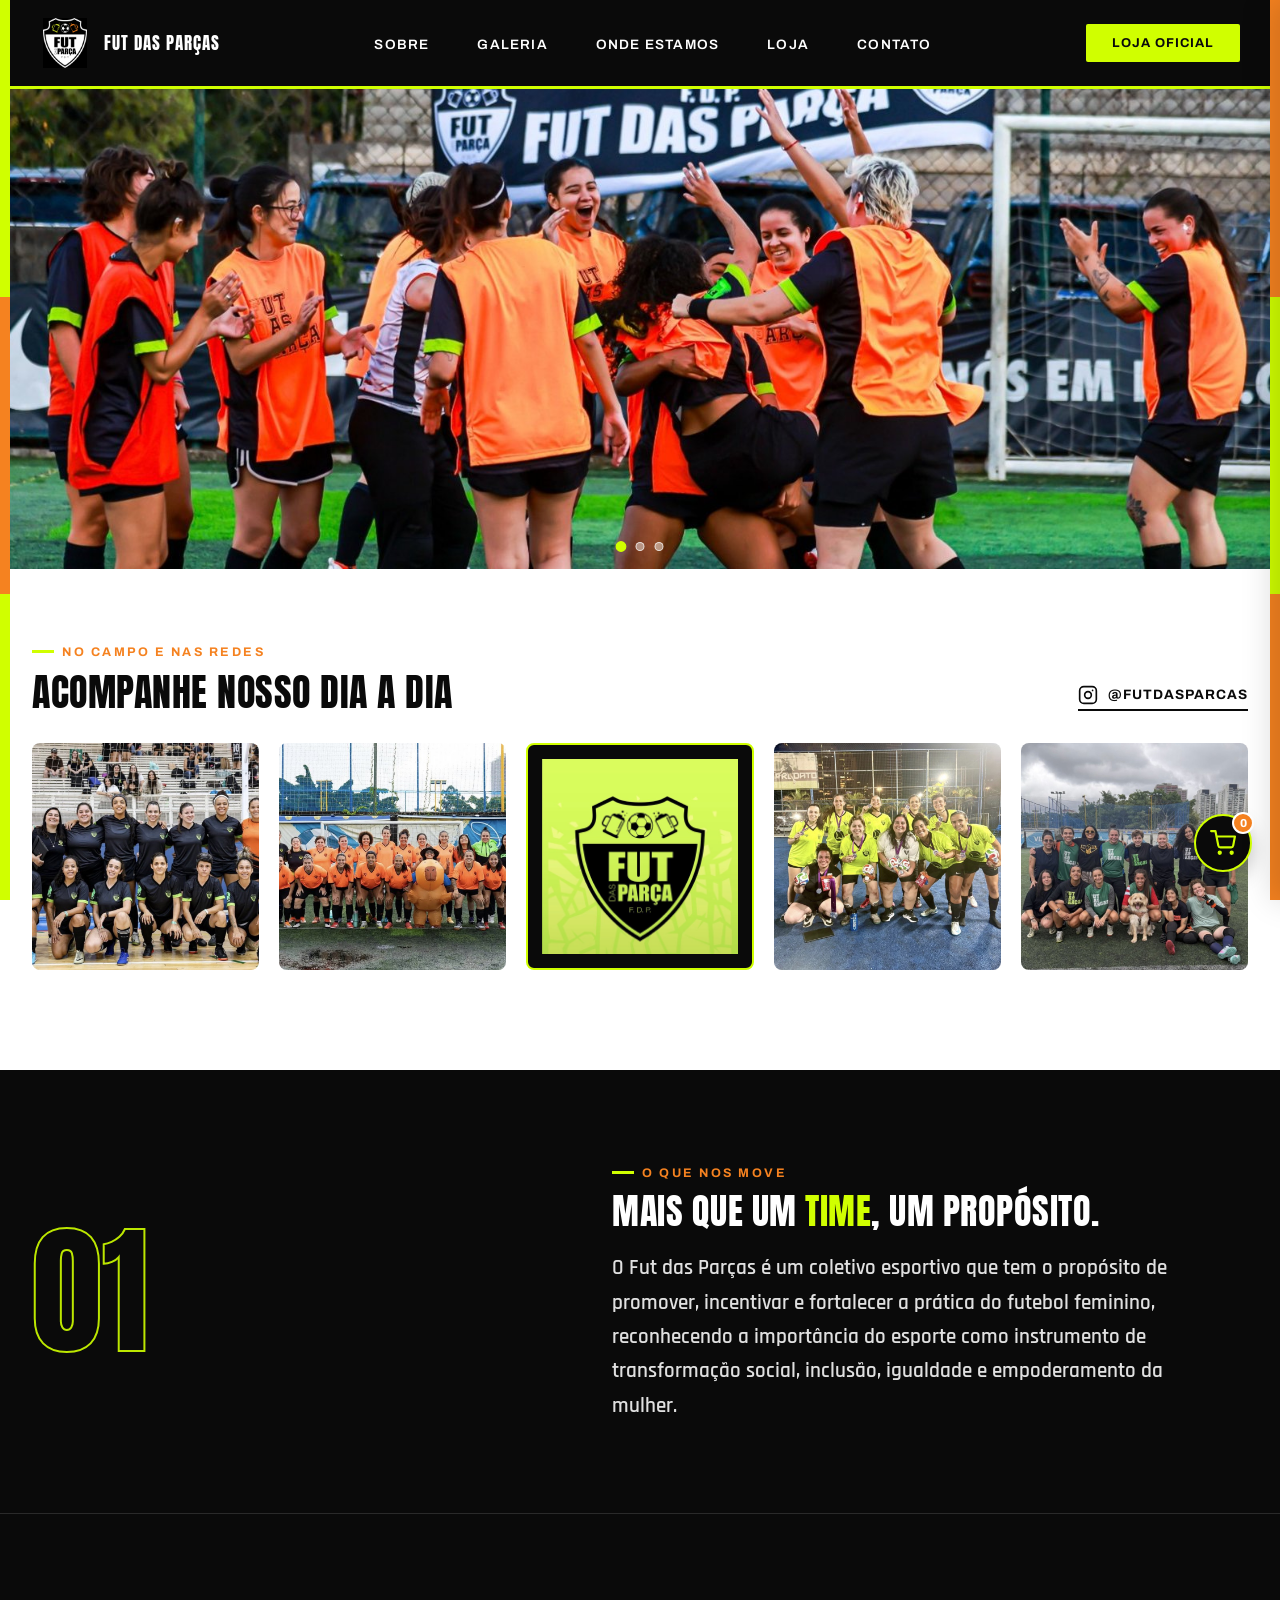
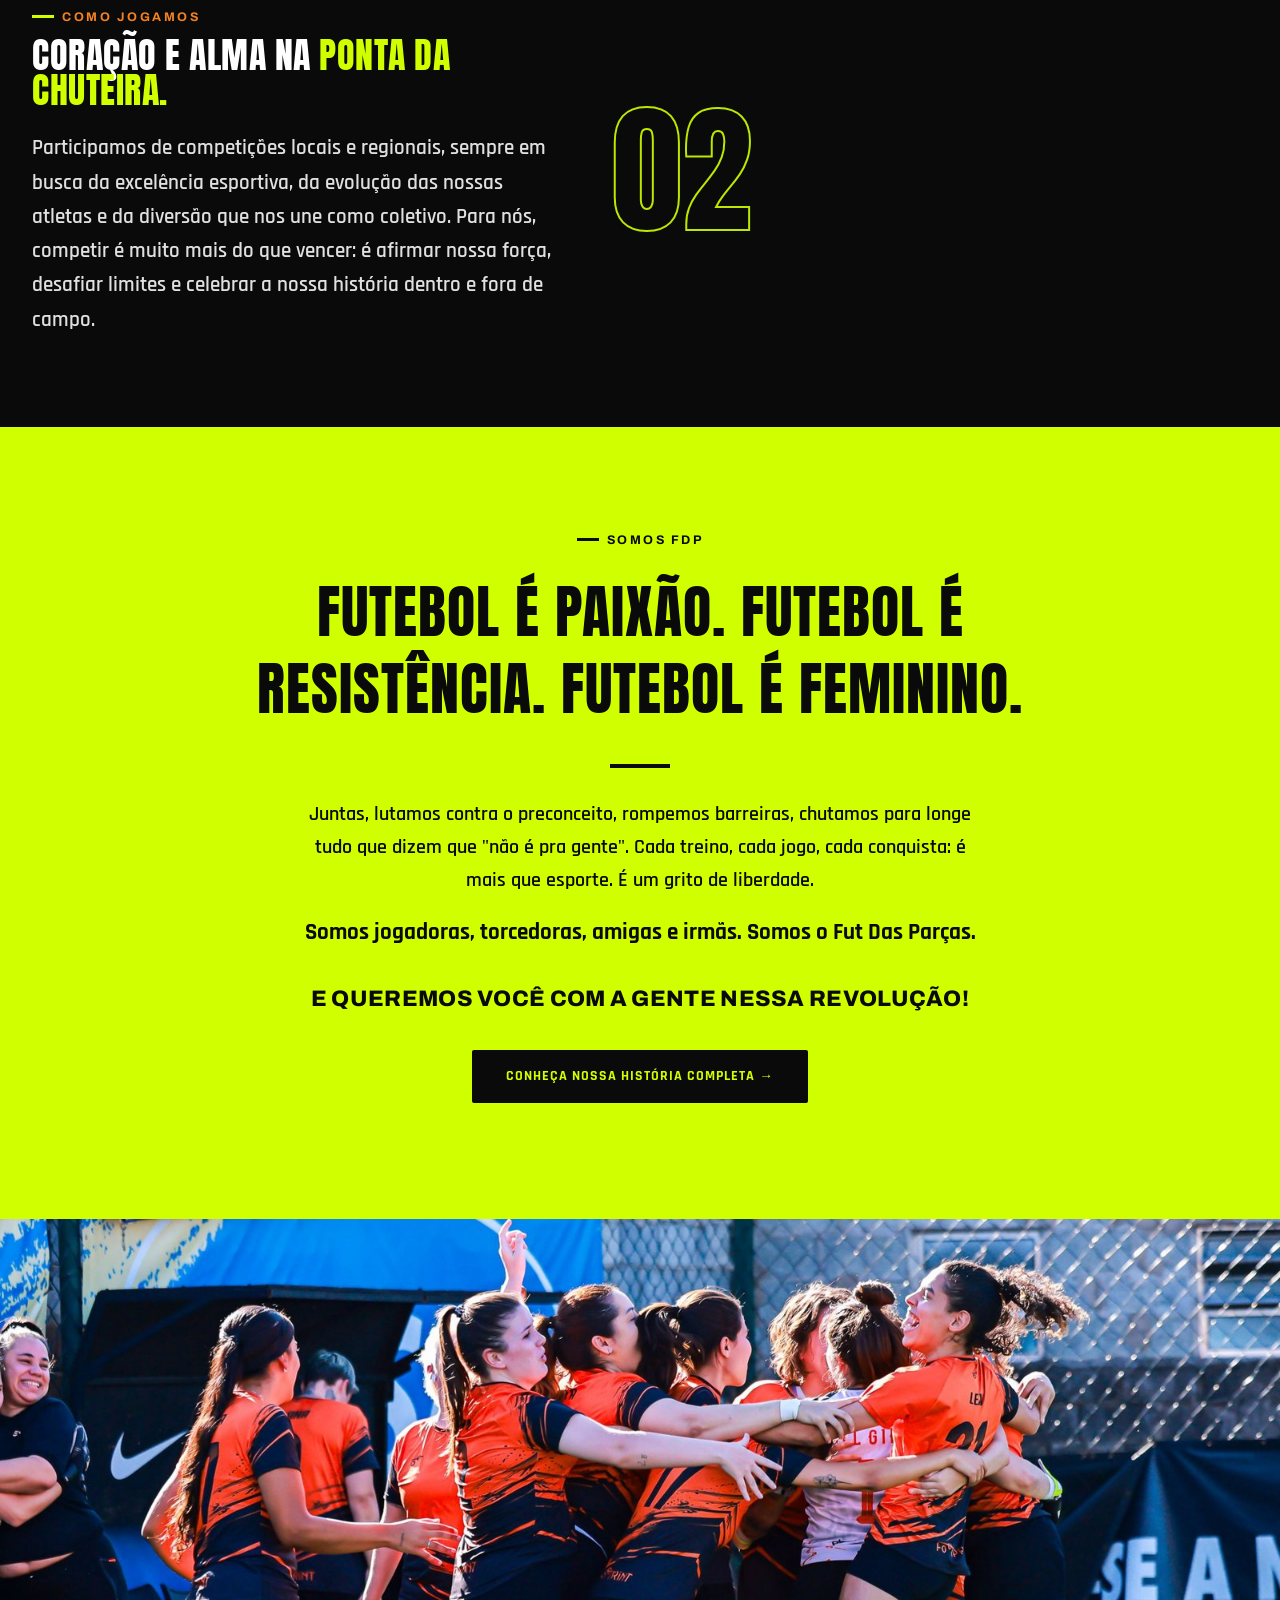
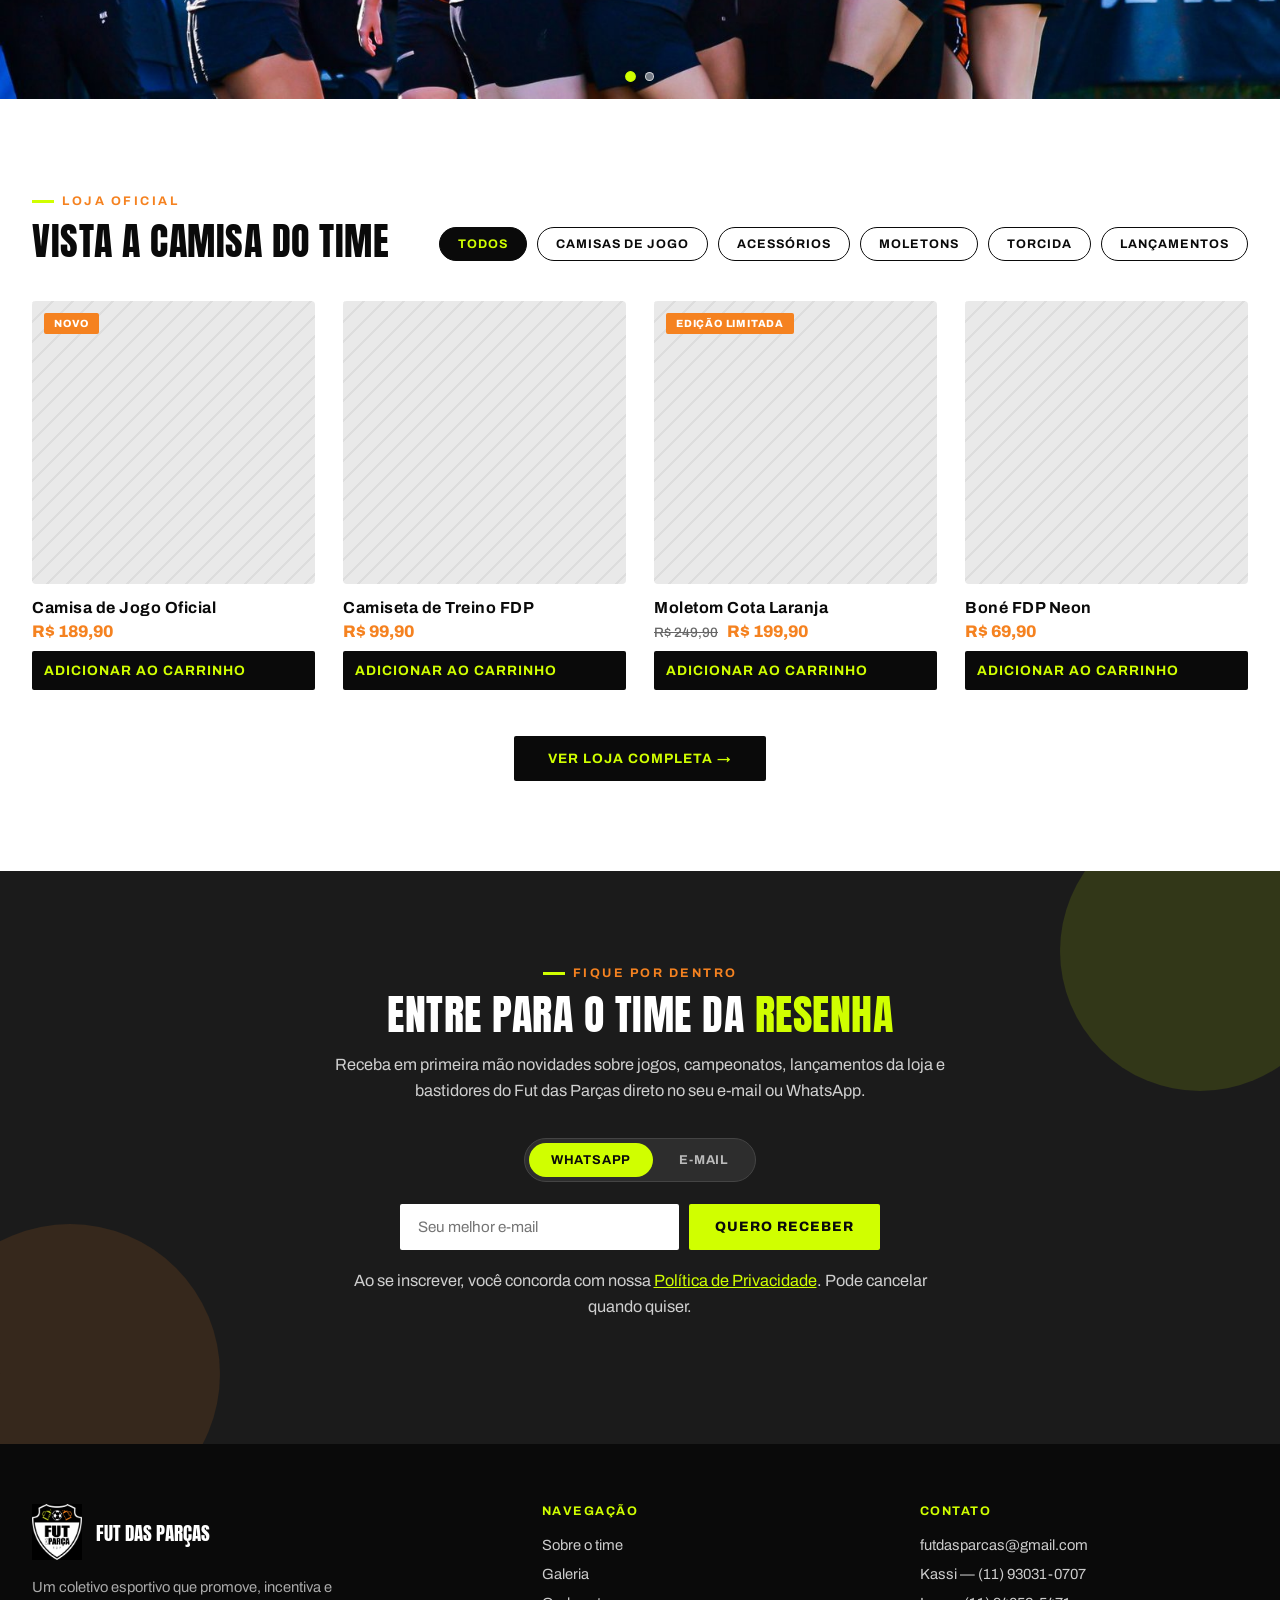
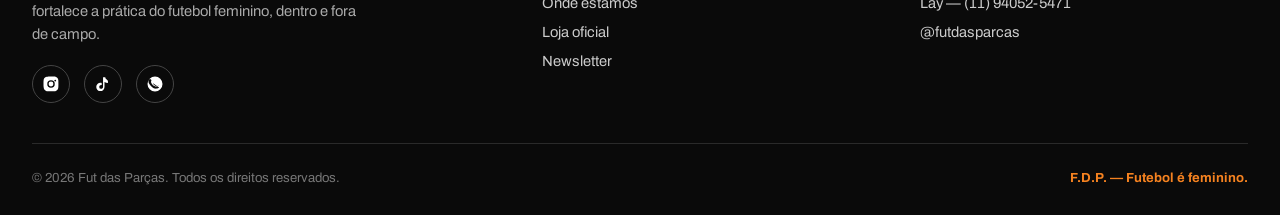
==== commit c6949a78: "atualizacao: WhatsApp antes do E-mail na newsletter" ====
--- a/index.html
+++ b/index.html
@@ -1786,8 +1786,8 @@
     <p>Receba em primeira mão novidades sobre jogos, campeonatos, lançamentos da loja e bastidores do Fut das Parças direto no seu e-mail ou WhatsApp.</p>
 
     <div class="newsletter-toggle" id="newsletterToggle">
-      <button type="button" class="ativo" data-tipo="email">E-mail</button>
-      <button type="button" data-tipo="whatsapp">WhatsApp</button>
+      <button type="button" class="ativo" data-tipo="whatsapp">WhatsApp</button>
+      <button type="button" data-tipo="email">E-mail</button>
     </div>
 
     <form class="newsletter-form" id="newsletterForm" onsubmit="event.preventDefault(); this.querySelector('button[type=submit]').textContent='Inscrita! ✓';">
